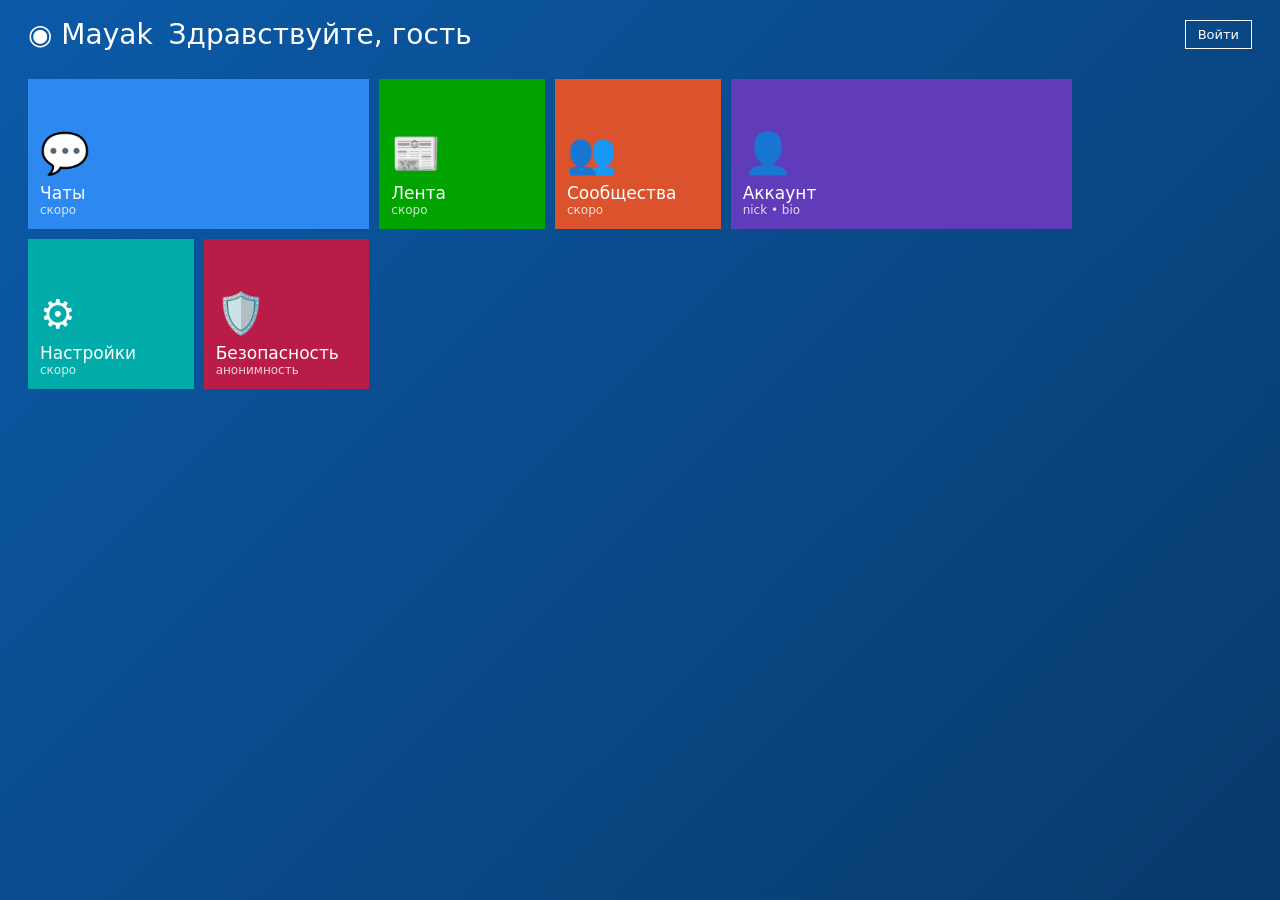
==== web/index.html @ f05cf18a "mayak dashboard mvp" ====
<!doctype html>
<html lang="ru">
<head>
  <meta charset="utf-8" />
  <meta name="viewport" content="width=device-width, initial-scale=1" />
  <title>Mayak — Главная</title>
  <link rel="stylesheet" href="./styles.css" />
  <script type="importmap">
    { "imports": { "@supabase/supabase-js": "https://esm.sh/@supabase/supabase-js@2" } }
  </script>
</head>
<body>
  <div id="bg"></div>
  <header class="topbar">
    <div class="brand">◉ Mayak</div>
    <div id="greeting" class="greeting">Здравствуйте, гость</div>
    <div class="top-actions">
      <button id="btn-auth-open" class="btn small">Войти</button>
      <button id="btn-logout" class="btn small hidden">Выйти</button>
    </div>
  </header>

  <main class="start">
    <section id="auth-panel" class="panel hidden">
      <h2>Вход / Регистрация</h2>
      <p class="muted">Только почта и пароль. Любая почта. Никаких имён и телефонов.</p>
      <input id="email" type="email" placeholder="почта" autocomplete="email" />
      <input id="password" type="password" placeholder="пароль (мин. 8 символов)" autocomplete="current-password" />
      <div class="row">
        <button id="btn-login" class="btn">Войти</button>
        <button id="btn-signup" class="btn primary">Создать аккаунт</button>
      </div>
      <div id="auth-msg" class="msg"></div>
    </section>

    <section id="dash">
      <div class="tiles">
        <button class="tile wide blue" data-go="chats">💬<span>Чаты</span><em>скоро</em></button>
        <button class="tile green" data-go="feed">📰<span>Лента</span><em>скоро</em></button>
        <button class="tile orange" data-go="communities">👥<span>Сообщества</span><em>скоро</em></button>
        <button class="tile wide violet" data-go="account">👤<span>Аккаунт</span><em>nick • bio</em></button>
        <button class="tile teal" data-go="settings">⚙️<span>Настройки</span><em>скоро</em></button>
        <button class="tile red" data-go="safety">🛡️<span>Безопасность</span><em>анонимность</em></button>
      </div>

      <section id="account-panel" class="panel hidden">
        <h2>Аккаунт</h2>
        <label>Ник (3-20: a-z 0-9 _)</label>
        <input id="nick" maxlength="20" placeholder="nick" />
        <label>О себе (до 160)</label>
        <input id="bio" maxlength="160" placeholder="..." />
        <div class="row">
          <button id="btn-save" class="btn primary">Сохранить</button>
        </div>
        <div id="acc-msg" class="msg"></div>
      </section>

      <div id="stub" class="panel hidden"></div>
    </section>
  </main>

  <script type="module" src="./app.js"></script>
</body>
</html>
---- web/styles.css ----
:root { --bg:#0b5aa8; --ink:#fff; --muted:rgba(255,255,255,.7); }
* { box-sizing:border-box; font-family:"Segoe UI", system-ui, sans-serif; }
body { margin:0; color:var(--ink); background:#08467f; }
#bg { position:fixed; inset:0; background:linear-gradient(135deg,#0b5aa8,#083a6b); z-index:-1; }
.topbar { display:flex; align-items:center; gap:16px; padding:18px 28px; }
.brand { font-size:28px; font-weight:300; }
.greeting { font-size:28px; font-weight:200; flex:1; }
.btn { border:1px solid #fff; background:transparent; color:#fff; padding:10px 18px; cursor:pointer; font-size:15px; }
.btn.primary { background:#fff; color:#0b5aa8; border-color:#fff; }
.btn.small { padding:6px 12px; font-size:13px; }
.hidden { display:none !important; }
.start { padding:10px 28px 60px; max-width:1100px; }
.tiles { display:grid; grid-template-columns:repeat(auto-fill,minmax(150px,1fr)); gap:10px; }
.tile { height:150px; border:0; color:#fff; font-size:40px; display:flex; flex-direction:column; align-items:flex-start; justify-content:flex-end; padding:12px; cursor:pointer; text-align:left; position:relative; }
.tile span { font-size:17px; margin-top:6px; }
.tile em { font-style:normal; font-size:12px; opacity:.8; }
.tile.wide { grid-column:span 2; }
.tile.blue{background:#2d89ef}.tile.green{background:#00a300}.tile.orange{background:#da532c}
.tile.violet{background:#603cba}.tile.teal{background:#00aba9}.tile.red{background:#b91d47}
.tile:active { transform:scale(.98); }
.panel { background:rgba(0,0,0,.35); padding:18px; margin-top:18px; max-width:520px; }
.panel input { display:block; width:100%; margin:8px 0; padding:10px; border:0; font-size:15px; }
.panel label { font-size:13px; color:var(--muted); }
.row { display:flex; gap:10px; margin-top:8px; }
.msg { min-height:20px; margin-top:8px; font-size:14px; }
.muted { color:var(--muted); }
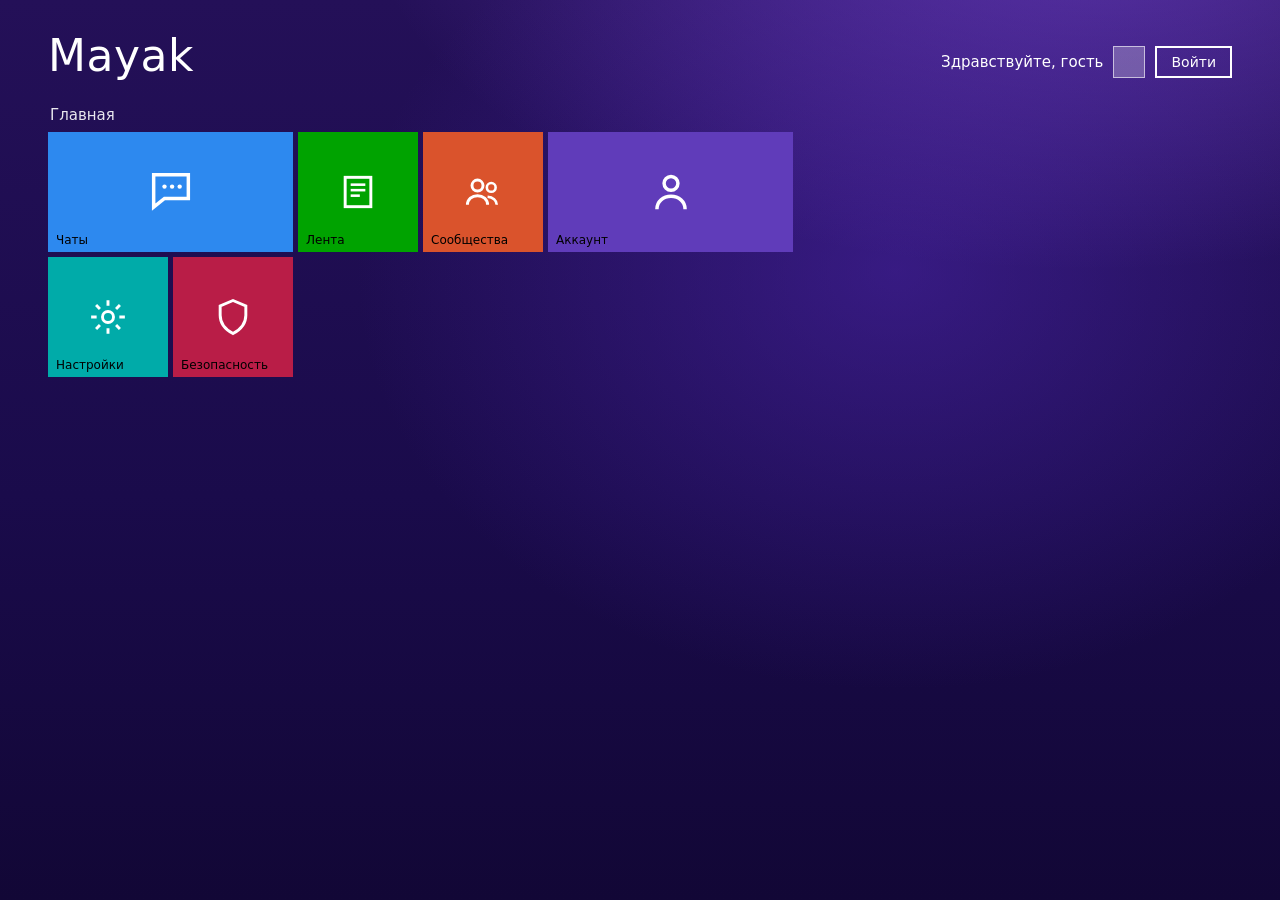
==== commit 8fbce0d2: "metro start screen authentic" ====
--- a/web/index.html
+++ b/web/index.html
@@ -3,7 +3,7 @@
 <head>
   <meta charset="utf-8" />
   <meta name="viewport" content="width=device-width, initial-scale=1" />
-  <title>Mayak — Главная</title>
+  <title>Mayak — Start</title>
   <link rel="stylesheet" href="./styles.css" />
   <script type="importmap">
     { "imports": { "@supabase/supabase-js": "https://esm.sh/@supabase/supabase-js@2" } }
@@ -11,54 +11,68 @@
 </head>
 <body>
   <div id="bg"></div>
-  <header class="topbar">
-    <div class="brand">◉ Mayak</div>
-    <div id="greeting" class="greeting">Здравствуйте, гость</div>
-    <div class="top-actions">
-      <button id="btn-auth-open" class="btn small">Войти</button>
-      <button id="btn-logout" class="btn small hidden">Выйти</button>
+  <header class="metro-top">
+    <div class="metro-title">Mayak</div>
+    <div class="metro-user">
+      <span id="greeting">Здравствуйте, гость</span>
+      <span class="userpic"></span>
+      <button id="btn-auth-open" class="mbtn">Войти</button>
+      <button id="btn-logout" class="mbtn hidden">Выйти</button>
     </div>
   </header>
 
-  <main class="start">
-    <section id="auth-panel" class="panel hidden">
-      <h2>Вход / Регистрация</h2>
-      <p class="muted">Только почта и пароль. Любая почта. Никаких имён и телефонов.</p>
+  <main class="metro-scroll">
+    <section id="auth-panel" class="metro-auth hidden">
+      <div class="auth-title">Вход / Регистрация</div>
+      <div class="auth-sub">Только почта и пароль. Любая почта.</div>
       <input id="email" type="email" placeholder="почта" autocomplete="email" />
-      <input id="password" type="password" placeholder="пароль (мин. 8 символов)" autocomplete="current-password" />
-      <div class="row">
-        <button id="btn-login" class="btn">Войти</button>
-        <button id="btn-signup" class="btn primary">Создать аккаунт</button>
+      <input id="password" type="password" placeholder="пароль" autocomplete="current-password" />
+      <div class="auth-row">
+        <button id="btn-login" class="mbtn">Войти</button>
+        <button id="btn-signup" class="mbtn solid">Создать аккаунт</button>
       </div>
       <div id="auth-msg" class="msg"></div>
     </section>
 
-    <section id="dash">
+    <div class="group">
+      <div class="group-title">Главная</div>
       <div class="tiles">
-        <button class="tile wide blue" data-go="chats">💬<span>Чаты</span><em>скоро</em></button>
-        <button class="tile green" data-go="feed">📰<span>Лента</span><em>скоро</em></button>
-        <button class="tile orange" data-go="communities">👥<span>Сообщества</span><em>скоро</em></button>
-        <button class="tile wide violet" data-go="account">👤<span>Аккаунт</span><em>nick • bio</em></button>
-        <button class="tile teal" data-go="settings">⚙️<span>Настройки</span><em>скоро</em></button>
-        <button class="tile red" data-go="safety">🛡️<span>Безопасность</span><em>анонимность</em></button>
+        <button class="tile wide c-blue" data-go="chats">
+          <span class="t-icon"><svg viewBox="0 0 24 24"><path d="M4 4h16v11H9l-5 4V4z" fill="none" stroke="white" stroke-width="1.6"/><circle cx="9" cy="9.5" r="1" fill="white"/><circle cx="12.5" cy="9.5" r="1" fill="white"/><circle cx="16" cy="9.5" r="1" fill="white"/></svg></span>
+          <span class="t-label">Чаты</span>
+        </button>
+        <button class="tile c-green" data-go="feed">
+          <span class="t-icon"><svg viewBox="0 0 24 24"><rect x="5" y="4" width="14" height="16" fill="none" stroke="white" stroke-width="1.6"/><line x1="8" y1="8" x2="16" y2="8" stroke="white" stroke-width="1.4"/><line x1="8" y1="11" x2="16" y2="11" stroke="white" stroke-width="1.4"/><line x1="8" y1="14" x2="13" y2="14" stroke="white" stroke-width="1.4"/></svg></span>
+          <span class="t-label">Лента</span>
+        </button>
+        <button class="tile c-orange" data-go="communities">
+          <span class="t-icon"><svg viewBox="0 0 24 24"><circle cx="9" cy="8.5" r="3" fill="none" stroke="white" stroke-width="1.6"/><circle cx="16.5" cy="9.5" r="2.4" fill="none" stroke="white" stroke-width="1.4"/><path d="M3.5 19c0-3 2.5-5 5.5-5s5.5 2 5.5 5" fill="none" stroke="white" stroke-width="1.6"/><path d="M14.5 14.6c2.8.2 5 2 5 4.4" fill="none" stroke="white" stroke-width="1.4"/></svg></span>
+          <span class="t-label">Сообщества</span>
+        </button>
+        <button class="tile wide c-violet" data-go="account">
+          <span class="t-icon"><svg viewBox="0 0 24 24"><circle cx="12" cy="8" r="3.2" fill="none" stroke="white" stroke-width="1.6"/><path d="M5.5 20c0-3.6 2.9-6 6.5-6s6.5 2.4 6.5 6" fill="none" stroke="white" stroke-width="1.6"/></svg></span>
+          <span class="t-label">Аккаунт</span>
+        </button>
+        <button class="tile c-teal" data-go="settings">
+          <span class="t-icon"><svg viewBox="0 0 24 24"><circle cx="12" cy="12" r="3" fill="none" stroke="white" stroke-width="1.6"/><path d="M12 2.8v3M12 18.2v3M2.8 12h3M18.2 12h3M5.5 5.5l2.1 2.1M16.4 16.4l2.1 2.1M18.5 5.5l-2.1 2.1M7.6 16.4l-2.1 2.1" stroke="white" stroke-width="1.6"/></svg></span>
+          <span class="t-label">Настройки</span>
+        </button>
+        <button class="tile c-red" data-go="safety">
+          <span class="t-icon"><svg viewBox="0 0 24 24"><path d="M12 3l7 3v5c0 5-3.2 8-7 10-3.8-2-7-5-7-10V6l7-3z" fill="none" stroke="white" stroke-width="1.6"/></svg></span>
+          <span class="t-label">Безопасность</span>
+        </button>
       </div>
 
-      <section id="account-panel" class="panel hidden">
-        <h2>Аккаунт</h2>
-        <label>Ник (3-20: a-z 0-9 _)</label>
+      <section id="account-panel" class="metro-auth hidden">
+        <div class="auth-title">Аккаунт</div>
         <input id="nick" maxlength="20" placeholder="nick" />
-        <label>О себе (до 160)</label>
-        <input id="bio" maxlength="160" placeholder="..." />
-        <div class="row">
-          <button id="btn-save" class="btn primary">Сохранить</button>
-        </div>
+        <input id="bio" maxlength="160" placeholder="о себе" />
+        <div class="auth-row"><button id="btn-save" class="mbtn solid">Сохранить</button></div>
         <div id="acc-msg" class="msg"></div>
       </section>
-
-      <div id="stub" class="panel hidden"></div>
-    </section>
+      <div id="stub" class="metro-auth hidden"></div>
+    </div>
   </main>
-
   <script type="module" src="./app.js"></script>
 </body>
 </html>
--- a/web/styles.css
+++ b/web/styles.css
@@ -1,26 +1,41 @@
-:root { --bg:#0b5aa8; --ink:#fff; --muted:rgba(255,255,255,.7); }
-* { box-sizing:border-box; font-family:"Segoe UI", system-ui, sans-serif; }
-body { margin:0; color:var(--ink); background:#08467f; }
-#bg { position:fixed; inset:0; background:linear-gradient(135deg,#0b5aa8,#083a6b); z-index:-1; }
-.topbar { display:flex; align-items:center; gap:16px; padding:18px 28px; }
-.brand { font-size:28px; font-weight:300; }
-.greeting { font-size:28px; font-weight:200; flex:1; }
-.btn { border:1px solid #fff; background:transparent; color:#fff; padding:10px 18px; cursor:pointer; font-size:15px; }
-.btn.primary { background:#fff; color:#0b5aa8; border-color:#fff; }
-.btn.small { padding:6px 12px; font-size:13px; }
+* { box-sizing:border-box; border-radius:0 !important; font-family:"Segoe UI", "Segoe UI Light", system-ui, sans-serif; }
+html,body { margin:0; height:100%; color:#fff; }
+body { background:#1a0b4b; overflow-x:hidden; }
+#bg { position:fixed; inset:0; z-index:-1;
+  background:
+    radial-gradient(1200px 600px at 85% -10%, rgba(150,90,255,.45), transparent 60%),
+    radial-gradient(900px 700px at 70% 30%, rgba(80,40,180,.5), transparent 60%),
+    linear-gradient(180deg, #241058 0%, #1a0b4b 55%, #120736 100%);
+}
+.metro-top { display:flex; align-items:flex-end; justify-content:space-between; padding:34px 48px 10px; }
+.metro-title { font-size:44px; font-weight:200; letter-spacing:.5px; line-height:1; }
+.metro-user { display:flex; align-items:center; gap:10px; font-size:15px; font-weight:300; }
+.userpic { width:32px; height:32px; background:rgba(255,255,255,.25); display:inline-block; border:1px solid rgba(255,255,255,.6); }
+.mbtn { background:transparent; color:#fff; border:2px solid #fff; padding:6px 14px; font-size:14px; cursor:pointer; }
+.mbtn.solid { background:#fff; color:#1a0b4b; }
+.mbtn:hover { background:#fff; color:#1a0b4b; }
 .hidden { display:none !important; }
-.start { padding:10px 28px 60px; max-width:1100px; }
-.tiles { display:grid; grid-template-columns:repeat(auto-fill,minmax(150px,1fr)); gap:10px; }
-.tile { height:150px; border:0; color:#fff; font-size:40px; display:flex; flex-direction:column; align-items:flex-start; justify-content:flex-end; padding:12px; cursor:pointer; text-align:left; position:relative; }
-.tile span { font-size:17px; margin-top:6px; }
-.tile em { font-style:normal; font-size:12px; opacity:.8; }
+.metro-scroll { padding:18px 48px 80px; }
+.group-title { font-size:15px; font-weight:300; opacity:.9; margin:0 0 8px 2px; }
+.tiles { display:grid; grid-template-columns:repeat(6, 120px); grid-auto-rows:120px; gap:5px; }
+.tile { border:0; padding:0; cursor:pointer; position:relative; display:block; text-align:left; }
+.tile:active { outline:2px solid #fff; }
 .tile.wide { grid-column:span 2; }
-.tile.blue{background:#2d89ef}.tile.green{background:#00a300}.tile.orange{background:#da532c}
-.tile.violet{background:#603cba}.tile.teal{background:#00aba9}.tile.red{background:#b91d47}
-.tile:active { transform:scale(.98); }
-.panel { background:rgba(0,0,0,.35); padding:18px; margin-top:18px; max-width:520px; }
-.panel input { display:block; width:100%; margin:8px 0; padding:10px; border:0; font-size:15px; }
-.panel label { font-size:13px; color:var(--muted); }
-.row { display:flex; gap:10px; margin-top:8px; }
-.msg { min-height:20px; margin-top:8px; font-size:14px; }
-.muted { color:var(--muted); }
+.c-blue{background:#2d89ef}.c-green{background:#00a300}.c-orange{background:#da532c}
+.c-violet{background:#603cba}.c-teal{background:#00aba9}.c-red{background:#b91d47}
+.t-icon { position:absolute; inset:0; display:flex; align-items:center; justify-content:center; }
+.t-icon svg { width:44px; height:44px; }
+.tile.wide .t-icon svg { width:52px; height:52px; }
+.t-label { position:absolute; left:8px; bottom:5px; font-size:12px; font-weight:400; }
+.metro-auth { margin-top:14px; max-width:390px; }
+.auth-title { font-size:22px; font-weight:300; margin-bottom:4px; }
+.auth-sub { font-size:13px; opacity:.8; margin-bottom:10px; }
+.metro-auth input { display:block; width:100%; margin:0 0 5px; padding:9px 10px; border:2px solid #fff; background:#fff; color:#000; font-size:14px; outline:none; }
+.auth-row { display:flex; gap:5px; margin-top:5px; }
+.msg { font-size:13px; min-height:18px; margin-top:6px; opacity:.9; }
+@media (max-width:900px){
+  .metro-top,.metro-scroll{padding-left:20px;padding-right:20px}
+  .tiles{grid-template-columns:repeat(4,120px)}
+  .metro-title{font-size:34px}
+}
+@media (max-width:560px){ .tiles{grid-template-columns:repeat(2,1fr); grid-auto-rows:110px} .tile.wide{grid-column:span 2} }
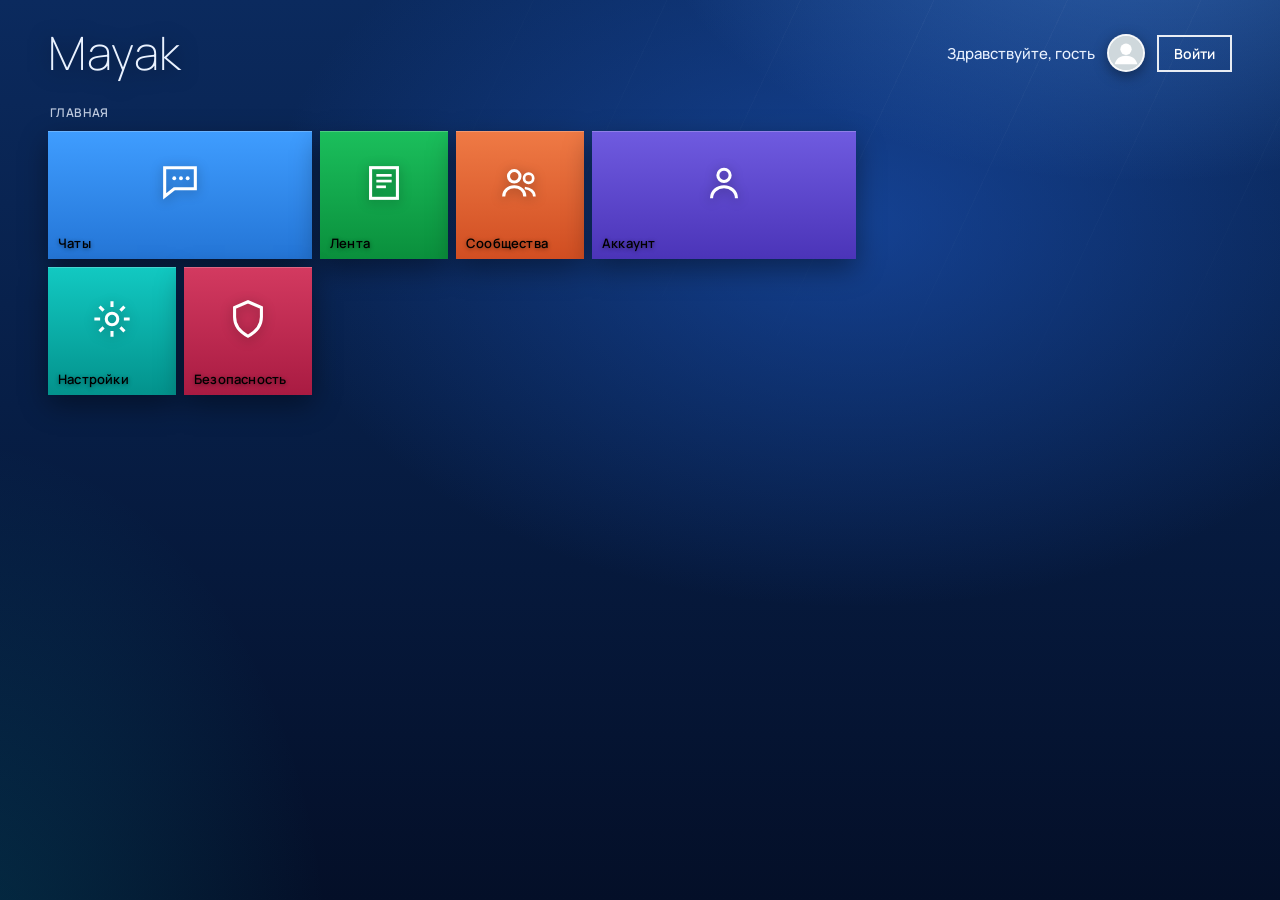
==== commit df7e4ffb: "dark blue theme, manrope, avatar, nick protect" ====
--- a/web/index.html
+++ b/web/index.html
@@ -4,6 +4,9 @@
   <meta charset="utf-8" />
   <meta name="viewport" content="width=device-width, initial-scale=1" />
   <title>Mayak — Start</title>
+  <link rel="preconnect" href="https://fonts.googleapis.com" />
+  <link rel="preconnect" href="https://fonts.gstatic.com" crossorigin />
+  <link href="https://fonts.googleapis.com/css2?family=Manrope:wght@200;300;400;500;600;700;800&display=swap" rel="stylesheet" />
   <link rel="stylesheet" href="./styles.css" />
   <script type="importmap">
     { "imports": { "@supabase/supabase-js": "https://esm.sh/@supabase/supabase-js@2" } }
@@ -15,7 +18,10 @@
     <div class="metro-title">Mayak</div>
     <div class="metro-user">
       <span id="greeting">Здравствуйте, гость</span>
-      <span class="userpic"></span>
+      <span id="avatar" class="avatar is-guest" title="гость">
+        <svg viewBox="0 0 36 36"><circle cx="18" cy="18" r="18" fill="#cfd8dc"/><circle cx="18" cy="14" r="6" fill="#fff"/><path d="M6 30c1.5-6 6-9 12-9s10.5 3 12 9" fill="#fff"/></svg>
+        <b id="avatar-letter">?</b>
+      </span>
       <button id="btn-auth-open" class="mbtn">Войти</button>
       <button id="btn-logout" class="mbtn hidden">Выйти</button>
     </div>
@@ -65,7 +71,9 @@
 
       <section id="account-panel" class="metro-auth hidden">
         <div class="auth-title">Аккаунт</div>
+        <div class="auth-sub">Ник уникален — занятый взять нельзя.</div>
         <input id="nick" maxlength="20" placeholder="nick" />
+        <div id="nick-status" class="msg"></div>
         <input id="bio" maxlength="160" placeholder="о себе" />
         <div class="auth-row"><button id="btn-save" class="mbtn solid">Сохранить</button></div>
         <div id="acc-msg" class="msg"></div>
--- a/web/styles.css
+++ b/web/styles.css
@@ -1,41 +1,72 @@
-* { box-sizing:border-box; border-radius:0 !important; font-family:"Segoe UI", "Segoe UI Light", system-ui, sans-serif; }
-html,body { margin:0; height:100%; color:#fff; }
-body { background:#1a0b4b; overflow-x:hidden; }
-#bg { position:fixed; inset:0; z-index:-1;
+* { box-sizing:border-box; border-radius:0 !important; font-family:"Manrope","Segoe UI",system-ui,sans-serif; }
+html,body { margin:0; min-height:100%; color:#eaf2ff; }
+body { background:#061a3a; overflow-x:hidden; }
+#bg { position:fixed; inset:0; z-index:-1; overflow:hidden;
+  background: linear-gradient(180deg, #0b2a5e 0%, #071e46 45%, #040f28 100%);
+}
+#bg::before { content:""; position:absolute; inset:-20%;
   background:
-    radial-gradient(1200px 600px at 85% -10%, rgba(150,90,255,.45), transparent 60%),
-    radial-gradient(900px 700px at 70% 30%, rgba(80,40,180,.5), transparent 60%),
-    linear-gradient(180deg, #241058 0%, #1a0b4b 55%, #120736 100%);
+    radial-gradient(760px 440px at 78% 6%, rgba(90,160,255,.45), transparent 65%),
+    radial-gradient(950px 620px at 62% 32%, rgba(30,90,200,.55), transparent 62%),
+    radial-gradient(620px 900px at 12% 92%, rgba(0,200,220,.16), transparent 60%);
+  animation: drift 18s ease-in-out infinite alternate;
 }
-.metro-top { display:flex; align-items:flex-end; justify-content:space-between; padding:34px 48px 10px; }
-.metro-title { font-size:44px; font-weight:200; letter-spacing:.5px; line-height:1; }
-.metro-user { display:flex; align-items:center; gap:10px; font-size:15px; font-weight:300; }
-.userpic { width:32px; height:32px; background:rgba(255,255,255,.25); display:inline-block; border:1px solid rgba(255,255,255,.6); }
-.mbtn { background:transparent; color:#fff; border:2px solid #fff; padding:6px 14px; font-size:14px; cursor:pointer; }
-.mbtn.solid { background:#fff; color:#1a0b4b; }
-.mbtn:hover { background:#fff; color:#1a0b4b; }
+#bg::after { content:""; position:absolute; inset:0;
+  background: repeating-linear-gradient(115deg, transparent 0 120px, rgba(255,255,255,.03) 120px 121px);
+  mask-image: radial-gradient(1000px 620px at 78% 0%, black, transparent 72%);
+}
+@keyframes drift { from { transform:translate3d(-2%,1%,0) scale(1);} to { transform:translate3d(2%,-1%,0) scale(1.06);} }
+.metro-top { display:flex; align-items:center; justify-content:space-between; padding:30px 48px 10px; }
+.metro-title { font-size:46px; font-weight:200; letter-spacing:.5px; line-height:1; text-shadow:0 2px 20px rgba(0,0,0,.5); }
+.metro-user { display:flex; align-items:center; gap:12px; font-size:15px; font-weight:500; }
+.avatar { width:38px; height:38px; border-radius:50% !important; overflow:hidden; position:relative; display:inline-flex; align-items:center; justify-content:center;
+  background:#cfd8dc; border:2px solid rgba(255,255,255,.85); box-shadow:0 4px 14px rgba(0,0,0,.4); flex:none; }
+.avatar svg { position:absolute; inset:0; width:100%; height:100%; }
+.avatar b { display:none; font-size:17px; font-weight:800; color:#fff; position:relative; }
+.avatar.is-user svg { display:none; }
+.avatar.is-user b { display:block; }
+.mbtn { background:transparent; color:#fff; border:2px solid rgba(255,255,255,.9); padding:7px 15px; font-size:14px; font-weight:600; cursor:pointer; transition:.18s; }
+.mbtn.solid { background:#fff; color:#0a2a5e; }
+.mbtn:hover { background:#fff; color:#0a2a5e; box-shadow:0 4px 16px rgba(0,0,0,.35); }
 .hidden { display:none !important; }
-.metro-scroll { padding:18px 48px 80px; }
-.group-title { font-size:15px; font-weight:300; opacity:.9; margin:0 0 8px 2px; }
-.tiles { display:grid; grid-template-columns:repeat(6, 120px); grid-auto-rows:120px; gap:5px; }
-.tile { border:0; padding:0; cursor:pointer; position:relative; display:block; text-align:left; }
-.tile:active { outline:2px solid #fff; }
+.metro-scroll { padding:18px 48px 80px; max-width:1200px; }
+.group-title { font-size:15px; font-weight:600; letter-spacing:.4px; opacity:.8; margin:0 0 10px 2px; text-transform:uppercase; font-size:12px; }
+.tiles { display:grid; grid-template-columns:repeat(6, 128px); grid-auto-rows:128px; gap:8px; }
+.tile { border:0; padding:0; cursor:pointer; position:relative; display:block; text-align:left;
+  box-shadow:0 10px 26px rgba(0,0,0,.4), inset 0 1px 0 rgba(255,255,255,.22);
+  transition:transform .18s ease, box-shadow .18s ease, filter .18s ease;
+  animation:rise .5s ease both; }
+.tiles .tile:nth-child(2){animation-delay:.05s}.tiles .tile:nth-child(3){animation-delay:.1s}
+.tiles .tile:nth-child(4){animation-delay:.15s}.tiles .tile:nth-child(5){animation-delay:.2s}
+.tiles .tile:nth-child(6){animation-delay:.25s}
+@keyframes rise { from { opacity:0; transform:translateY(14px);} to { opacity:1; transform:none;} }
+.tile:hover { transform:translateY(-3px); box-shadow:0 16px 34px rgba(0,0,0,.5), inset 0 1px 0 rgba(255,255,255,.28); filter:brightness(1.06); }
+.tile:active { transform:translateY(0) scale(.98); }
+.tile:focus-visible { outline:2px solid #fff; outline-offset:2px; }
 .tile.wide { grid-column:span 2; }
-.c-blue{background:#2d89ef}.c-green{background:#00a300}.c-orange{background:#da532c}
-.c-violet{background:#603cba}.c-teal{background:#00aba9}.c-red{background:#b91d47}
-.t-icon { position:absolute; inset:0; display:flex; align-items:center; justify-content:center; }
-.t-icon svg { width:44px; height:44px; }
-.tile.wide .t-icon svg { width:52px; height:52px; }
-.t-label { position:absolute; left:8px; bottom:5px; font-size:12px; font-weight:400; }
-.metro-auth { margin-top:14px; max-width:390px; }
-.auth-title { font-size:22px; font-weight:300; margin-bottom:4px; }
-.auth-sub { font-size:13px; opacity:.8; margin-bottom:10px; }
-.metro-auth input { display:block; width:100%; margin:0 0 5px; padding:9px 10px; border:2px solid #fff; background:#fff; color:#000; font-size:14px; outline:none; }
-.auth-row { display:flex; gap:5px; margin-top:5px; }
+.c-blue{background:linear-gradient(180deg,#3f9dff,#2475d6)}.c-green{background:linear-gradient(180deg,#1bbf5c,#0a8f3c)}
+.c-orange{background:linear-gradient(180deg,#ef7a45,#d14e22)}.c-violet{background:linear-gradient(180deg,#6f5be0,#4b34b8)}
+.c-teal{background:linear-gradient(180deg,#12c9c2,#03928c)}.c-red{background:linear-gradient(180deg,#d33a60,#a91b42)}
+.t-icon { position:absolute; inset:0 0 24px; display:flex; align-items:center; justify-content:center; }
+.t-icon svg { width:46px; height:46px; filter:drop-shadow(0 2px 6px rgba(0,0,0,.35)); transition:transform .25s ease; animation:float 5s ease-in-out infinite; }
+.tile:nth-child(2n) .t-icon svg { animation-delay:-1.6s; } .tile:nth-child(3n) .t-icon svg { animation-delay:-3.1s; }
+.tile:hover .t-icon svg { transform:scale(1.12) rotate(-3deg); animation-play-state:paused; }
+.tile[data-go="settings"]:hover .t-icon svg { transform:rotate(40deg) scale(1.1); }
+@keyframes float { 0%,100%{ transform:translateY(0);} 50%{ transform:translateY(-4px);} }
+.t-label { position:absolute; left:10px; bottom:7px; font-size:13px; font-weight:600; letter-spacing:.2px; text-shadow:0 1px 4px rgba(0,0,0,.45); }
+.metro-auth { margin-top:16px; max-width:410px; background:rgba(6,20,48,.62); border:1px solid rgba(150,190,255,.28);
+  padding:16px; backdrop-filter:blur(10px); box-shadow:0 14px 36px rgba(0,0,0,.45); animation:drop .25s ease both; }
+@keyframes drop { from { opacity:0; transform:translateY(-8px);} to { opacity:1; transform:none;} }
+.auth-title { font-size:24px; font-weight:300; margin-bottom:4px; }
+.auth-sub { font-size:13px; opacity:.75; margin-bottom:10px; }
+.metro-auth input { display:block; width:100%; margin:0 0 6px; padding:11px 12px; border:2px solid #dbe7ff; background:#fff; color:#0a1f45; font-size:14px; outline:none; }
+.metro-auth input:focus { border-color:#3f9dff; box-shadow:0 0 0 2px rgba(63,157,255,.45); }
+.auth-row { display:flex; gap:6px; margin-top:6px; }
 .msg { font-size:13px; min-height:18px; margin-top:6px; opacity:.9; }
 @media (max-width:900px){
   .metro-top,.metro-scroll{padding-left:20px;padding-right:20px}
   .tiles{grid-template-columns:repeat(4,120px)}
-  .metro-title{font-size:34px}
+  .metro-title{font-size:36px}
 }
-@media (max-width:560px){ .tiles{grid-template-columns:repeat(2,1fr); grid-auto-rows:110px} .tile.wide{grid-column:span 2} }
+@media (max-width:560px){ .tiles{grid-template-columns:repeat(2,1fr); grid-auto-rows:112px} .tile.wide{grid-column:span 2} }
+@media (prefers-reduced-motion:reduce){ *{animation:none !important; transition:none !important} }
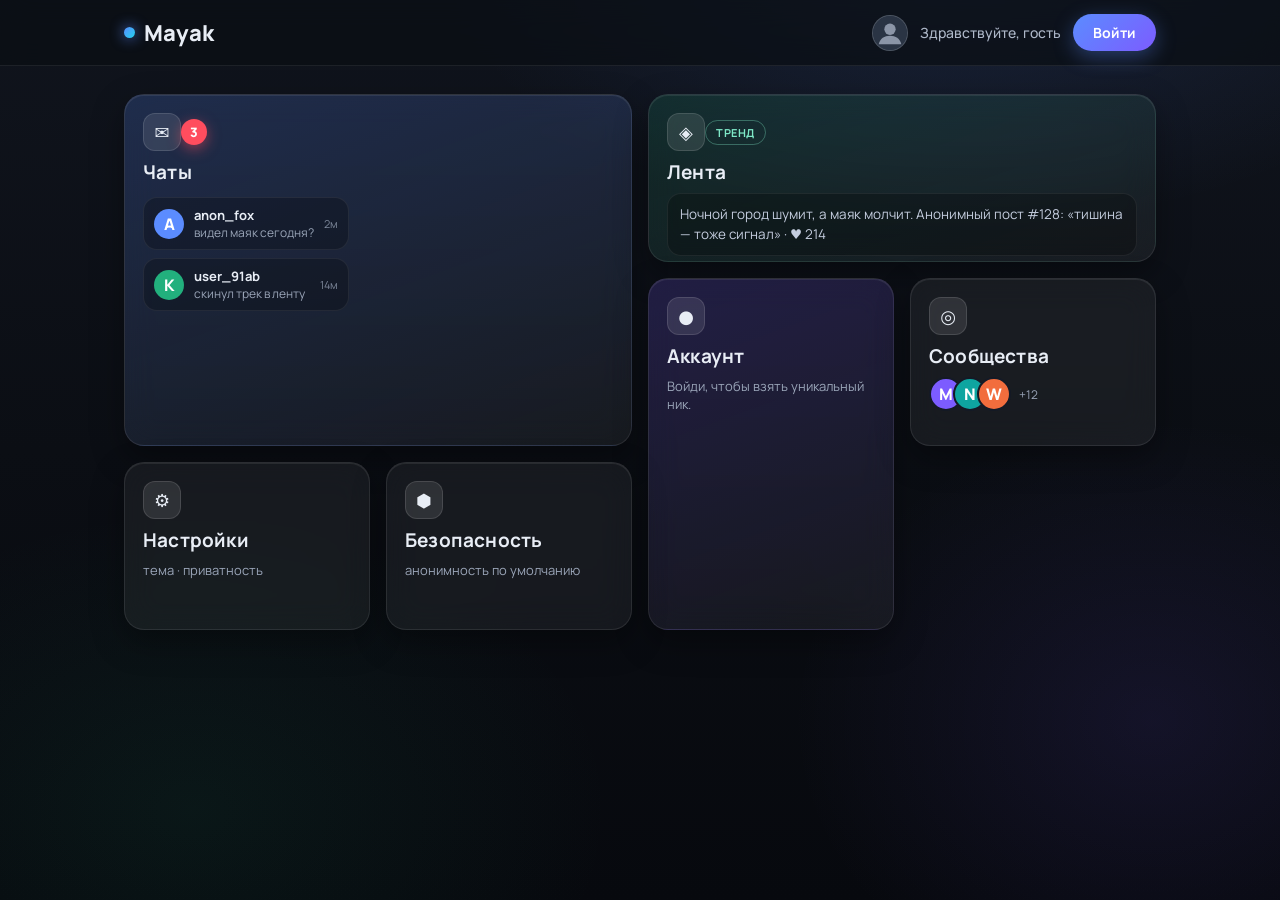
==== commit 7a799f97: "bento grid dashboard" ====
--- a/web/index.html
+++ b/web/index.html
@@ -3,83 +3,100 @@
 <head>
   <meta charset="utf-8" />
   <meta name="viewport" content="width=device-width, initial-scale=1" />
-  <title>Mayak — Start</title>
+  <title>Mayak — Dashboard</title>
   <link rel="preconnect" href="https://fonts.googleapis.com" />
   <link rel="preconnect" href="https://fonts.gstatic.com" crossorigin />
-  <link href="https://fonts.googleapis.com/css2?family=Manrope:wght@200;300;400;500;600;700;800&display=swap" rel="stylesheet" />
+  <link href="https://fonts.googleapis.com/css2?family=Manrope:wght@300;400;500;600;700;800&display=swap" rel="stylesheet" />
   <link rel="stylesheet" href="./styles.css" />
   <script type="importmap">
     { "imports": { "@supabase/supabase-js": "https://esm.sh/@supabase/supabase-js@2" } }
   </script>
 </head>
 <body>
-  <div id="bg"></div>
-  <header class="metro-top">
-    <div class="metro-title">Mayak</div>
-    <div class="metro-user">
-      <span id="greeting">Здравствуйте, гость</span>
-      <span id="avatar" class="avatar is-guest" title="гость">
-        <svg viewBox="0 0 36 36"><circle cx="18" cy="18" r="18" fill="#cfd8dc"/><circle cx="18" cy="14" r="6" fill="#fff"/><path d="M6 30c1.5-6 6-9 12-9s10.5 3 12 9" fill="#fff"/></svg>
-        <b id="avatar-letter">?</b>
-      </span>
-      <button id="btn-auth-open" class="mbtn">Войти</button>
-      <button id="btn-logout" class="mbtn hidden">Выйти</button>
+  <div id="bg" aria-hidden="true"></div>
+
+  <header class="header">
+    <div class="header-inner">
+      <div class="logo"><span class="logo-dot"></span>Mayak</div>
+      <div class="userbox">
+        <span id="avatar" class="avatar is-guest" title="гость">
+          <svg viewBox="0 0 36 36"><circle cx="18" cy="18" r="18" fill="#2a3444"/><circle cx="18" cy="14" r="6" fill="#8b95a7"/><path d="M6 30c1.5-6 6-9 12-9s10.5 3 12 9" fill="#8b95a7"/></svg>
+          <b id="avatar-letter">?</b>
+        </span>
+        <span id="greeting" class="greeting">Здравствуйте, гость</span>
+        <button id="btn-auth-open" class="btn-login">Войти</button>
+        <button id="btn-logout" class="btn-ghost hidden">Выйти</button>
+      </div>
     </div>
   </header>
 
-  <main class="metro-scroll">
-    <section id="auth-panel" class="metro-auth hidden">
-      <div class="auth-title">Вход / Регистрация</div>
-      <div class="auth-sub">Только почта и пароль. Любая почта.</div>
-      <input id="email" type="email" placeholder="почта" autocomplete="email" />
-      <input id="password" type="password" placeholder="пароль" autocomplete="current-password" />
-      <div class="auth-row">
-        <button id="btn-login" class="mbtn">Войти</button>
-        <button id="btn-signup" class="mbtn solid">Создать аккаунт</button>
+  <main class="wrap">
+    <section id="auth-modal" class="modal hidden">
+      <div class="modal-card">
+        <div class="modal-title">Вход / Регистрация</div>
+        <div class="modal-sub">Только почта и пароль. Любая почта, без имён.</div>
+        <input id="email" type="email" placeholder="почта" autocomplete="email" />
+        <input id="password" type="password" placeholder="пароль (мин. 8)" autocomplete="current-password" />
+        <div class="modal-row">
+          <button id="btn-login" class="btn-primary">Войти</button>
+          <button id="btn-signup" class="btn-ghost">Создать аккаунт</button>
+        </div>
+        <div id="auth-msg" class="msg"></div>
+        <button id="btn-auth-close" class="modal-x" aria-label="закрыть">✕</button>
       </div>
-      <div id="auth-msg" class="msg"></div>
     </section>
 
-    <div class="group">
-      <div class="group-title">Главная</div>
-      <div class="tiles">
-        <button class="tile wide c-blue" data-go="chats">
-          <span class="t-icon"><svg viewBox="0 0 24 24"><path d="M4 4h16v11H9l-5 4V4z" fill="none" stroke="white" stroke-width="1.6"/><circle cx="9" cy="9.5" r="1" fill="white"/><circle cx="12.5" cy="9.5" r="1" fill="white"/><circle cx="16" cy="9.5" r="1" fill="white"/></svg></span>
-          <span class="t-label">Чаты</span>
-        </button>
-        <button class="tile c-green" data-go="feed">
-          <span class="t-icon"><svg viewBox="0 0 24 24"><rect x="5" y="4" width="14" height="16" fill="none" stroke="white" stroke-width="1.6"/><line x1="8" y1="8" x2="16" y2="8" stroke="white" stroke-width="1.4"/><line x1="8" y1="11" x2="16" y2="11" stroke="white" stroke-width="1.4"/><line x1="8" y1="14" x2="13" y2="14" stroke="white" stroke-width="1.4"/></svg></span>
-          <span class="t-label">Лента</span>
-        </button>
-        <button class="tile c-orange" data-go="communities">
-          <span class="t-icon"><svg viewBox="0 0 24 24"><circle cx="9" cy="8.5" r="3" fill="none" stroke="white" stroke-width="1.6"/><circle cx="16.5" cy="9.5" r="2.4" fill="none" stroke="white" stroke-width="1.4"/><path d="M3.5 19c0-3 2.5-5 5.5-5s5.5 2 5.5 5" fill="none" stroke="white" stroke-width="1.6"/><path d="M14.5 14.6c2.8.2 5 2 5 4.4" fill="none" stroke="white" stroke-width="1.4"/></svg></span>
-          <span class="t-label">Сообщества</span>
-        </button>
-        <button class="tile wide c-violet" data-go="account">
-          <span class="t-icon"><svg viewBox="0 0 24 24"><circle cx="12" cy="8" r="3.2" fill="none" stroke="white" stroke-width="1.6"/><path d="M5.5 20c0-3.6 2.9-6 6.5-6s6.5 2.4 6.5 6" fill="none" stroke="white" stroke-width="1.6"/></svg></span>
-          <span class="t-label">Аккаунт</span>
-        </button>
-        <button class="tile c-teal" data-go="settings">
-          <span class="t-icon"><svg viewBox="0 0 24 24"><circle cx="12" cy="12" r="3" fill="none" stroke="white" stroke-width="1.6"/><path d="M12 2.8v3M12 18.2v3M2.8 12h3M18.2 12h3M5.5 5.5l2.1 2.1M16.4 16.4l2.1 2.1M18.5 5.5l-2.1 2.1M7.6 16.4l-2.1 2.1" stroke="white" stroke-width="1.6"/></svg></span>
-          <span class="t-label">Настройки</span>
-        </button>
-        <button class="tile c-red" data-go="safety">
-          <span class="t-icon"><svg viewBox="0 0 24 24"><path d="M12 3l7 3v5c0 5-3.2 8-7 10-3.8-2-7-5-7-10V6l7-3z" fill="none" stroke="white" stroke-width="1.6"/></svg></span>
-          <span class="t-label">Безопасность</span>
-        </button>
-      </div>
+    <div class="bento">
+      <button class="card xl" data-go="chats">
+        <span class="card-top"><span class="card-ico">✉</span><span class="badge">3</span></span>
+        <span class="card-title">Чаты</span>
+        <span class="chat-list">
+          <span class="chat"><i style="background:#5b8cff">A</i><span><b>anon_fox</b><s>видел маяк сегодня?</s></span><em>2м</em></span>
+          <span class="chat"><i style="background:#22b07d">K</i><span><b>user_91ab</b><s>скинул трек в ленту</s></span><em>14м</em></span>
+        </span>
+      </button>
 
-      <section id="account-panel" class="metro-auth hidden">
-        <div class="auth-title">Аккаунт</div>
-        <div class="auth-sub">Ник уникален — занятый взять нельзя.</div>
-        <input id="nick" maxlength="20" placeholder="nick" />
-        <div id="nick-status" class="msg"></div>
-        <input id="bio" maxlength="160" placeholder="о себе" />
-        <div class="auth-row"><button id="btn-save" class="mbtn solid">Сохранить</button></div>
-        <div id="acc-msg" class="msg"></div>
-      </section>
-      <div id="stub" class="metro-auth hidden"></div>
+      <button class="card wide" data-go="feed">
+        <span class="card-top"><span class="card-ico">◈</span><span class="pill">тренд</span></span>
+        <span class="card-title">Лента</span>
+        <span id="feed-preview" class="feed-preview">Ночной город шумит, а маяк молчит. Анонимный пост #128: «тишина — тоже сигнал» · ♥ 214</span>
+      </button>
+
+      <button class="card tall" data-go="account">
+        <span class="card-top"><span class="card-ico">●</span></span>
+        <span class="card-title">Аккаунт</span>
+        <span id="account-preview" class="account-preview">Войди, чтобы взять уникальный ник.</span>
+      </button>
+
+      <button class="card" data-go="communities">
+        <span class="card-top"><span class="card-ico">◎</span></span>
+        <span class="card-title">Сообщества</span>
+        <span class="avatars"><i style="background:#7c5cff">M</i><i style="background:#0ea5a0">N</i><i style="background:#f26d3d">W</i><em>+12</em></span>
+      </button>
+
+      <button class="card" data-go="settings">
+        <span class="card-top"><span class="card-ico">⚙</span></span>
+        <span class="card-title">Настройки</span>
+        <span class="card-sub">тема · приватность</span>
+      </button>
+
+      <button class="card" data-go="safety">
+        <span class="card-top"><span class="card-ico">⬢</span></span>
+        <span class="card-title">Безопасность</span>
+        <span class="card-sub">анонимность по умолчанию</span>
+      </button>
     </div>
+
+    <section id="account-panel" class="sheet hidden">
+      <div class="sheet-title">Аккаунт</div>
+      <div class="sheet-sub">Ник уникален — занятый взять нельзя.</div>
+      <input id="nick" maxlength="20" placeholder="nick" />
+      <div id="nick-status" class="msg"></div>
+      <input id="bio" maxlength="160" placeholder="о себе" />
+      <div class="sheet-row"><button id="btn-save" class="btn-primary">Сохранить</button></div>
+      <div id="acc-msg" class="msg"></div>
+    </section>
+    <div id="stub" class="sheet hidden"></div>
   </main>
   <script type="module" src="./app.js"></script>
 </body>
--- a/web/styles.css
+++ b/web/styles.css
@@ -1,72 +1,91 @@
-* { box-sizing:border-box; border-radius:0 !important; font-family:"Manrope","Segoe UI",system-ui,sans-serif; }
-html,body { margin:0; min-height:100%; color:#eaf2ff; }
-body { background:#061a3a; overflow-x:hidden; }
-#bg { position:fixed; inset:0; z-index:-1; overflow:hidden;
-  background: linear-gradient(180deg, #0b2a5e 0%, #071e46 45%, #040f28 100%);
+* { box-sizing:border-box; font-family:"Manrope","Segoe UI",system-ui,sans-serif; }
+html,body { margin:0; min-height:100%; }
+body { background:#0b0e14; color:#e8edf5; -webkit-font-smoothing:antialiased; }
+#bg { position:fixed; inset:0; z-index:-1;
+  background:
+    radial-gradient(800px 420px at 75% -5%, rgba(91,140,255,.14), transparent 65%),
+    radial-gradient(700px 500px at 15% 90%, rgba(34,176,125,.08), transparent 60%),
+    radial-gradient(600px 500px at 90% 80%, rgba(124,92,255,.1), transparent 60%),
+    linear-gradient(180deg, #10141d 0%, #0b0e14 50%, #07090e 100%);
 }
-#bg::before { content:""; position:absolute; inset:-20%;
-  background:
-    radial-gradient(760px 440px at 78% 6%, rgba(90,160,255,.45), transparent 65%),
-    radial-gradient(950px 620px at 62% 32%, rgba(30,90,200,.55), transparent 62%),
-    radial-gradient(620px 900px at 12% 92%, rgba(0,200,220,.16), transparent 60%);
-  animation: drift 18s ease-in-out infinite alternate;
-}
-#bg::after { content:""; position:absolute; inset:0;
-  background: repeating-linear-gradient(115deg, transparent 0 120px, rgba(255,255,255,.03) 120px 121px);
-  mask-image: radial-gradient(1000px 620px at 78% 0%, black, transparent 72%);
-}
-@keyframes drift { from { transform:translate3d(-2%,1%,0) scale(1);} to { transform:translate3d(2%,-1%,0) scale(1.06);} }
-.metro-top { display:flex; align-items:center; justify-content:space-between; padding:30px 48px 10px; }
-.metro-title { font-size:46px; font-weight:200; letter-spacing:.5px; line-height:1; text-shadow:0 2px 20px rgba(0,0,0,.5); }
-.metro-user { display:flex; align-items:center; gap:12px; font-size:15px; font-weight:500; }
-.avatar { width:38px; height:38px; border-radius:50% !important; overflow:hidden; position:relative; display:inline-flex; align-items:center; justify-content:center;
-  background:#cfd8dc; border:2px solid rgba(255,255,255,.85); box-shadow:0 4px 14px rgba(0,0,0,.4); flex:none; }
+.header { position:sticky; top:0; z-index:20; backdrop-filter:blur(14px);
+  background:rgba(11,14,20,.72); border-bottom:1px solid rgba(255,255,255,.08); }
+.header-inner { max-width:1080px; margin:0 auto; padding:14px 24px;
+  display:flex; align-items:center; justify-content:space-between; gap:16px; }
+.logo { font-size:22px; font-weight:800; letter-spacing:.3px; display:flex; align-items:center; gap:9px; }
+.logo-dot { width:11px; height:11px; border-radius:50%; background:linear-gradient(135deg,#5b8cff,#22d3ee);
+  box-shadow:0 0 14px rgba(91,140,255,.9); }
+.userbox { display:flex; align-items:center; gap:12px; }
+.greeting { font-size:14px; font-weight:500; color:#aeb8c9; max-width:260px; overflow:hidden; text-overflow:ellipsis; white-space:nowrap; }
+.avatar { width:36px; height:36px; border-radius:50%; overflow:hidden; position:relative; display:inline-flex; align-items:center; justify-content:center;
+  background:#2a3444; border:1px solid rgba(255,255,255,.16); flex:none; }
 .avatar svg { position:absolute; inset:0; width:100%; height:100%; }
-.avatar b { display:none; font-size:17px; font-weight:800; color:#fff; position:relative; }
-.avatar.is-user svg { display:none; }
-.avatar.is-user b { display:block; }
-.mbtn { background:transparent; color:#fff; border:2px solid rgba(255,255,255,.9); padding:7px 15px; font-size:14px; font-weight:600; cursor:pointer; transition:.18s; }
-.mbtn.solid { background:#fff; color:#0a2a5e; }
-.mbtn:hover { background:#fff; color:#0a2a5e; box-shadow:0 4px 16px rgba(0,0,0,.35); }
+.avatar b { display:none; font-size:16px; font-weight:800; color:#fff; position:relative; }
+.avatar.is-user svg { display:none; } .avatar.is-user b { display:block; }
+.btn-login { background:linear-gradient(135deg,#5b8cff,#7c5cff); border:0; color:#fff; font-weight:700; font-size:14px;
+  padding:9px 20px; border-radius:999px; cursor:pointer; box-shadow:0 6px 20px rgba(91,140,255,.35); transition:.18s; }
+.btn-login:hover { transform:translateY(-1px); box-shadow:0 10px 26px rgba(91,140,255,.45); }
+.btn-ghost { background:transparent; border:1px solid rgba(255,255,255,.2); color:#dbe3f0; padding:8px 16px; border-radius:999px; cursor:pointer; font-weight:600; }
+.btn-ghost:hover { border-color:rgba(255,255,255,.45); }
+.btn-primary { background:#fff; color:#0b0e14; border:0; font-weight:700; padding:10px 18px; border-radius:12px; cursor:pointer; }
+.btn-primary:hover { filter:brightness(.94); }
+.wrap { max-width:1080px; margin:0 auto; padding:28px 24px 90px; }
+.bento { display:grid; grid-template-columns:repeat(4,1fr); grid-auto-rows:168px; gap:16px; }
+.card { position:relative; text-align:left; cursor:pointer; color:inherit; border:1px solid rgba(255,255,255,.09);
+  border-radius:20px; padding:18px; background:rgba(255,255,255,.055); backdrop-filter:blur(16px);
+  box-shadow:0 12px 32px rgba(0,0,0,.35), inset 0 1px 0 rgba(255,255,255,.08);
+  display:flex; flex-direction:column; gap:8px; overflow:hidden; transition:transform .18s, box-shadow .18s, border-color .18s;
+  animation:rise .5s ease both; font-size:inherit; }
+.bento .card:nth-child(2){animation-delay:.05s}.bento .card:nth-child(3){animation-delay:.1s}
+.bento .card:nth-child(4){animation-delay:.15s}.bento .card:nth-child(5){animation-delay:.2s}
+.bento .card:nth-child(6){animation-delay:.25s}
+@keyframes rise { from{opacity:0; transform:translateY(14px)} to{opacity:1; transform:none} }
+.card:hover { transform:translateY(-3px); border-color:rgba(255,255,255,.18); box-shadow:0 18px 44px rgba(0,0,0,.5); }
+.card.xl { grid-column:span 2; grid-row:span 2; background:linear-gradient(160deg, rgba(91,140,255,.22), rgba(255,255,255,.05)); }
+.card.wide { grid-column:span 2; background:linear-gradient(160deg, rgba(34,176,125,.16), rgba(255,255,255,.05)); }
+.card.tall { grid-row:span 2; background:linear-gradient(160deg, rgba(124,92,255,.2), rgba(255,255,255,.05)); }
+.card-top { display:flex; align-items:center; justify-content:space-between; }
+.card-ico { width:38px; height:38px; border-radius:12px; display:inline-flex; align-items:center; justify-content:center;
+  background:rgba(255,255,255,.1); border:1px solid rgba(255,255,255,.12); font-size:18px; }
+.badge { min-width:26px; height:26px; padding:0 8px; border-radius:999px; background:#ff4d5e; color:#fff;
+  font-size:13px; font-weight:800; display:inline-flex; align-items:center; justify-content:center;
+  box-shadow:0 4px 14px rgba(255,77,94,.5); animation:pulse 2s infinite; }
+@keyframes pulse { 0%,100%{transform:scale(1)} 50%{transform:scale(1.08)} }
+.pill { font-size:11px; font-weight:700; letter-spacing:.6px; text-transform:uppercase; color:#7ee8c7;
+  border:1px solid rgba(126,232,199,.35); padding:4px 10px; border-radius:999px; }
+.card-title { font-size:19px; font-weight:700; letter-spacing:.2px; }
+.card-sub { font-size:13px; color:#9aa5b8; }
+.chat-list { display:flex; flex-direction:column; gap:8px; margin-top:4px; }
+.chat { display:flex; align-items:center; gap:10px; background:rgba(0,0,0,.25); border:1px solid rgba(255,255,255,.07);
+  border-radius:14px; padding:8px 10px; }
+.chat i { width:30px; height:30px; border-radius:50%; display:inline-flex; align-items:center; justify-content:center;
+  font-style:normal; font-weight:800; color:#fff; flex:none; }
+.chat span { flex:1; min-width:0; } .chat b { display:block; font-size:13px; } .chat s { display:block; font-size:12px; color:#9aa5b8; text-decoration:none; overflow:hidden; text-overflow:ellipsis; white-space:nowrap; }
+.chat em { font-style:normal; font-size:11px; color:#7c8699; }
+.feed-preview { font-size:13.5px; line-height:1.5; color:#c4cdde; background:rgba(0,0,0,.25);
+  border:1px solid rgba(255,255,255,.07); border-radius:14px; padding:10px 12px; }
+.account-preview { font-size:13px; color:#9aa5b8; }
+.avatars { display:flex; align-items:center; }
+.avatars i { width:34px; height:34px; border-radius:50%; border:2px solid #141a26; display:inline-flex; align-items:center; justify-content:center;
+  font-style:normal; font-weight:800; color:#fff; margin-left:-10px; }
+.avatars i:first-child { margin-left:0; }
+.avatars em { font-style:normal; font-size:12px; color:#9aa5b8; margin-left:8px; }
+.modal { position:fixed; inset:0; z-index:50; display:flex; align-items:center; justify-content:center; padding:20px;
+  background:rgba(4,6,10,.6); backdrop-filter:blur(6px); }
+.modal-card { position:relative; width:min(420px,100%); background:#141a26; border:1px solid rgba(255,255,255,.12);
+  border-radius:20px; padding:22px; box-shadow:0 24px 70px rgba(0,0,0,.6); animation:drop .22s ease both; }
+@keyframes drop { from{opacity:0; transform:translateY(-10px) scale(.98)} to{opacity:1; transform:none} }
+.modal-title { font-size:20px; font-weight:800; } .modal-sub { font-size:13px; color:#9aa5b8; margin:4px 0 12px; }
+.modal-card input { width:100%; margin-bottom:8px; padding:11px 12px; border-radius:12px; border:1px solid rgba(255,255,255,.14);
+  background:#0d1220; color:#fff; outline:none; }
+.modal-card input:focus { border-color:#5b8cff; box-shadow:0 0 0 3px rgba(91,140,255,.25); }
+.modal-row { display:flex; gap:8px; margin-top:4px; } .modal-x { position:absolute; top:10px; right:10px; background:none; border:0; color:#8b95a7; cursor:pointer; font-size:14px; }
+.sheet { margin-top:16px; background:rgba(255,255,255,.05); border:1px solid rgba(255,255,255,.1); border-radius:20px; padding:18px; backdrop-filter:blur(14px); }
+.sheet-title { font-size:18px; font-weight:800; } .sheet-sub { font-size:13px; color:#9aa5b8; margin:4px 0 10px; }
+.sheet input { width:100%; margin-bottom:8px; padding:11px 12px; border-radius:12px; border:1px solid rgba(255,255,255,.14); background:#0d1220; color:#fff; outline:none; }
+.sheet-row { display:flex; gap:8px; }
+.msg { font-size:13px; min-height:18px; margin-top:6px; color:#9fb0c9; }
 .hidden { display:none !important; }
-.metro-scroll { padding:18px 48px 80px; max-width:1200px; }
-.group-title { font-size:15px; font-weight:600; letter-spacing:.4px; opacity:.8; margin:0 0 10px 2px; text-transform:uppercase; font-size:12px; }
-.tiles { display:grid; grid-template-columns:repeat(6, 128px); grid-auto-rows:128px; gap:8px; }
-.tile { border:0; padding:0; cursor:pointer; position:relative; display:block; text-align:left;
-  box-shadow:0 10px 26px rgba(0,0,0,.4), inset 0 1px 0 rgba(255,255,255,.22);
-  transition:transform .18s ease, box-shadow .18s ease, filter .18s ease;
-  animation:rise .5s ease both; }
-.tiles .tile:nth-child(2){animation-delay:.05s}.tiles .tile:nth-child(3){animation-delay:.1s}
-.tiles .tile:nth-child(4){animation-delay:.15s}.tiles .tile:nth-child(5){animation-delay:.2s}
-.tiles .tile:nth-child(6){animation-delay:.25s}
-@keyframes rise { from { opacity:0; transform:translateY(14px);} to { opacity:1; transform:none;} }
-.tile:hover { transform:translateY(-3px); box-shadow:0 16px 34px rgba(0,0,0,.5), inset 0 1px 0 rgba(255,255,255,.28); filter:brightness(1.06); }
-.tile:active { transform:translateY(0) scale(.98); }
-.tile:focus-visible { outline:2px solid #fff; outline-offset:2px; }
-.tile.wide { grid-column:span 2; }
-.c-blue{background:linear-gradient(180deg,#3f9dff,#2475d6)}.c-green{background:linear-gradient(180deg,#1bbf5c,#0a8f3c)}
-.c-orange{background:linear-gradient(180deg,#ef7a45,#d14e22)}.c-violet{background:linear-gradient(180deg,#6f5be0,#4b34b8)}
-.c-teal{background:linear-gradient(180deg,#12c9c2,#03928c)}.c-red{background:linear-gradient(180deg,#d33a60,#a91b42)}
-.t-icon { position:absolute; inset:0 0 24px; display:flex; align-items:center; justify-content:center; }
-.t-icon svg { width:46px; height:46px; filter:drop-shadow(0 2px 6px rgba(0,0,0,.35)); transition:transform .25s ease; animation:float 5s ease-in-out infinite; }
-.tile:nth-child(2n) .t-icon svg { animation-delay:-1.6s; } .tile:nth-child(3n) .t-icon svg { animation-delay:-3.1s; }
-.tile:hover .t-icon svg { transform:scale(1.12) rotate(-3deg); animation-play-state:paused; }
-.tile[data-go="settings"]:hover .t-icon svg { transform:rotate(40deg) scale(1.1); }
-@keyframes float { 0%,100%{ transform:translateY(0);} 50%{ transform:translateY(-4px);} }
-.t-label { position:absolute; left:10px; bottom:7px; font-size:13px; font-weight:600; letter-spacing:.2px; text-shadow:0 1px 4px rgba(0,0,0,.45); }
-.metro-auth { margin-top:16px; max-width:410px; background:rgba(6,20,48,.62); border:1px solid rgba(150,190,255,.28);
-  padding:16px; backdrop-filter:blur(10px); box-shadow:0 14px 36px rgba(0,0,0,.45); animation:drop .25s ease both; }
-@keyframes drop { from { opacity:0; transform:translateY(-8px);} to { opacity:1; transform:none;} }
-.auth-title { font-size:24px; font-weight:300; margin-bottom:4px; }
-.auth-sub { font-size:13px; opacity:.75; margin-bottom:10px; }
-.metro-auth input { display:block; width:100%; margin:0 0 6px; padding:11px 12px; border:2px solid #dbe7ff; background:#fff; color:#0a1f45; font-size:14px; outline:none; }
-.metro-auth input:focus { border-color:#3f9dff; box-shadow:0 0 0 2px rgba(63,157,255,.45); }
-.auth-row { display:flex; gap:6px; margin-top:6px; }
-.msg { font-size:13px; min-height:18px; margin-top:6px; opacity:.9; }
-@media (max-width:900px){
-  .metro-top,.metro-scroll{padding-left:20px;padding-right:20px}
-  .tiles{grid-template-columns:repeat(4,120px)}
-  .metro-title{font-size:36px}
-}
-@media (max-width:560px){ .tiles{grid-template-columns:repeat(2,1fr); grid-auto-rows:112px} .tile.wide{grid-column:span 2} }
+@media (max-width:900px){ .bento{grid-template-columns:repeat(2,1fr); grid-auto-rows:170px} .card.xl,.card.wide{grid-column:span 2} .card.tall{grid-row:span 2} .greeting{display:none} }
+@media (max-width:520px){ .bento{grid-template-columns:1fr; grid-auto-rows:auto; min-height:150px} .card,.card.xl,.card.wide,.card.tall{grid-column:auto; grid-row:auto; min-height:150px} .header-inner{padding:12px 16px} .wrap{padding:18px 16px 70px} }
 @media (prefers-reduced-motion:reduce){ *{animation:none !important; transition:none !important} }
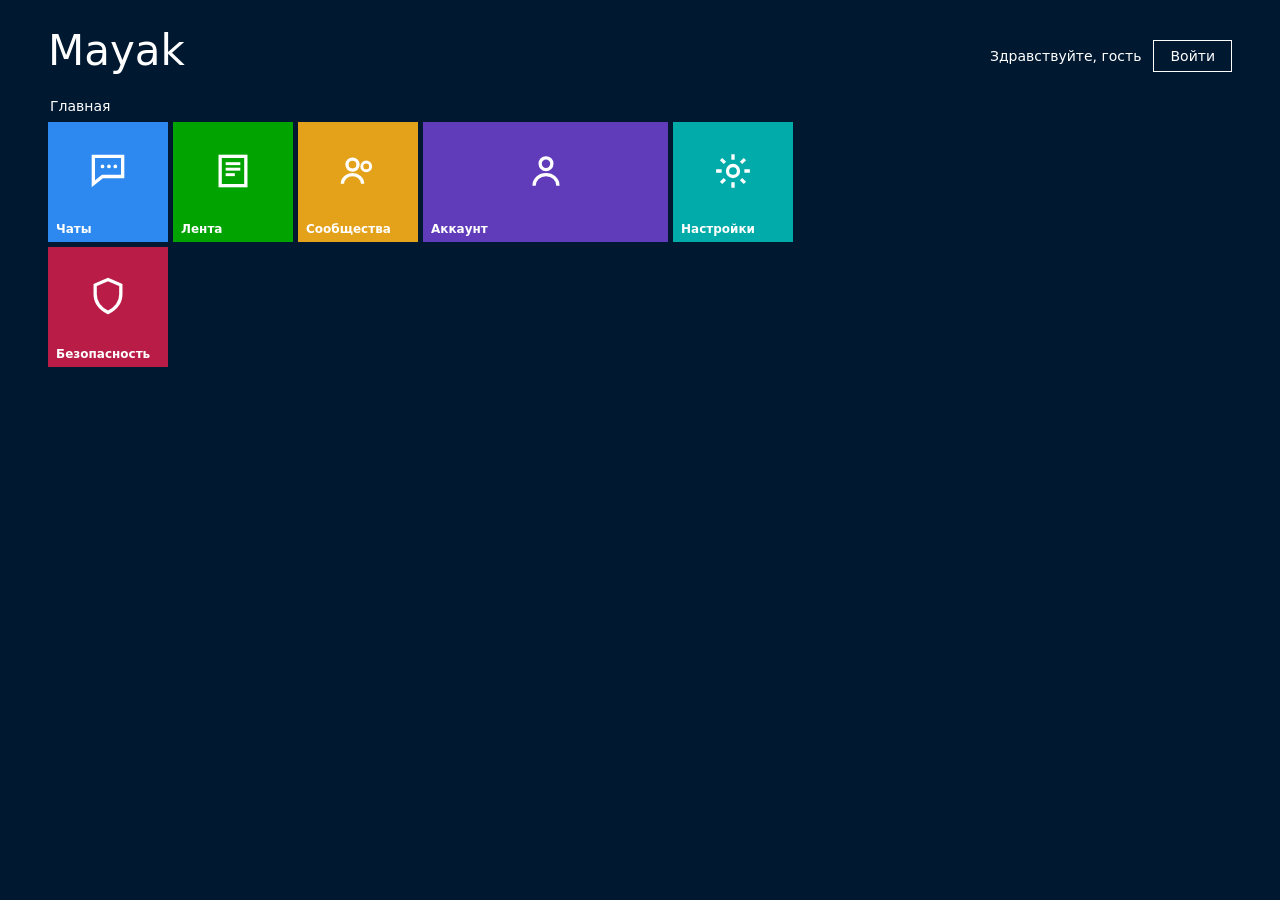
==== commit ac202122: "strict flat metro" ====
--- a/web/index.html
+++ b/web/index.html
@@ -3,100 +3,73 @@
 <head>
   <meta charset="utf-8" />
   <meta name="viewport" content="width=device-width, initial-scale=1" />
-  <title>Mayak — Dashboard</title>
-  <link rel="preconnect" href="https://fonts.googleapis.com" />
-  <link rel="preconnect" href="https://fonts.gstatic.com" crossorigin />
-  <link href="https://fonts.googleapis.com/css2?family=Manrope:wght@300;400;500;600;700;800&display=swap" rel="stylesheet" />
+  <title>Mayak — Start</title>
   <link rel="stylesheet" href="./styles.css" />
   <script type="importmap">
     { "imports": { "@supabase/supabase-js": "https://esm.sh/@supabase/supabase-js@2" } }
   </script>
 </head>
 <body>
-  <div id="bg" aria-hidden="true"></div>
-
-  <header class="header">
-    <div class="header-inner">
-      <div class="logo"><span class="logo-dot"></span>Mayak</div>
-      <div class="userbox">
-        <span id="avatar" class="avatar is-guest" title="гость">
-          <svg viewBox="0 0 36 36"><circle cx="18" cy="18" r="18" fill="#2a3444"/><circle cx="18" cy="14" r="6" fill="#8b95a7"/><path d="M6 30c1.5-6 6-9 12-9s10.5 3 12 9" fill="#8b95a7"/></svg>
-          <b id="avatar-letter">?</b>
-        </span>
-        <span id="greeting" class="greeting">Здравствуйте, гость</span>
-        <button id="btn-auth-open" class="btn-login">Войти</button>
-        <button id="btn-logout" class="btn-ghost hidden">Выйти</button>
-      </div>
+  <header class="top">
+    <div class="title">Mayak</div>
+    <div class="user">
+      <span id="greeting">Здравствуйте, гость</span>
+      <button id="btn-auth-open" class="login">Войти</button>
+      <button id="btn-logout" class="login hidden">Выйти</button>
     </div>
   </header>
 
   <main class="wrap">
-    <section id="auth-modal" class="modal hidden">
-      <div class="modal-card">
-        <div class="modal-title">Вход / Регистрация</div>
-        <div class="modal-sub">Только почта и пароль. Любая почта, без имён.</div>
-        <input id="email" type="email" placeholder="почта" autocomplete="email" />
-        <input id="password" type="password" placeholder="пароль (мин. 8)" autocomplete="current-password" />
-        <div class="modal-row">
-          <button id="btn-login" class="btn-primary">Войти</button>
-          <button id="btn-signup" class="btn-ghost">Создать аккаунт</button>
-        </div>
-        <div id="auth-msg" class="msg"></div>
-        <button id="btn-auth-close" class="modal-x" aria-label="закрыть">✕</button>
+    <section id="auth-panel" class="auth hidden">
+      <div class="auth-title">Вход / Регистрация</div>
+      <div class="auth-sub">Только почта и пароль. Любая почта.</div>
+      <input id="email" type="email" placeholder="почта" autocomplete="email" />
+      <input id="password" type="password" placeholder="пароль" autocomplete="current-password" />
+      <div class="auth-row">
+        <button id="btn-login" class="login">Войти</button>
+        <button id="btn-signup" class="login">Создать аккаунт</button>
       </div>
+      <div id="auth-msg" class="msg"></div>
     </section>
 
-    <div class="bento">
-      <button class="card xl" data-go="chats">
-        <span class="card-top"><span class="card-ico">✉</span><span class="badge">3</span></span>
-        <span class="card-title">Чаты</span>
-        <span class="chat-list">
-          <span class="chat"><i style="background:#5b8cff">A</i><span><b>anon_fox</b><s>видел маяк сегодня?</s></span><em>2м</em></span>
-          <span class="chat"><i style="background:#22b07d">K</i><span><b>user_91ab</b><s>скинул трек в ленту</s></span><em>14м</em></span>
-        </span>
+    <div class="group">Главная</div>
+    <div class="tiles">
+      <button class="tile t-chats" data-go="chats">
+        <span class="ico"><svg viewBox="0 0 24 24"><path d="M4 4h16v11H9l-5 4V4z" fill="none" stroke="#ffffff" stroke-width="1.8"/><circle cx="9" cy="9.5" r="1" fill="#ffffff"/><circle cx="12.5" cy="9.5" r="1" fill="#ffffff"/><circle cx="16" cy="9.5" r="1" fill="#ffffff"/></svg></span>
+        <span class="label">Чаты</span>
       </button>
-
-      <button class="card wide" data-go="feed">
-        <span class="card-top"><span class="card-ico">◈</span><span class="pill">тренд</span></span>
-        <span class="card-title">Лента</span>
-        <span id="feed-preview" class="feed-preview">Ночной город шумит, а маяк молчит. Анонимный пост #128: «тишина — тоже сигнал» · ♥ 214</span>
+      <button class="tile t-feed" data-go="feed">
+        <span class="ico"><svg viewBox="0 0 24 24"><rect x="5" y="4" width="14" height="16" fill="none" stroke="#ffffff" stroke-width="1.8"/><line x1="8" y1="8" x2="16" y2="8" stroke="#ffffff" stroke-width="1.6"/><line x1="8" y1="11" x2="16" y2="11" stroke="#ffffff" stroke-width="1.6"/><line x1="8" y1="14" x2="13" y2="14" stroke="#ffffff" stroke-width="1.6"/></svg></span>
+        <span class="label">Лента</span>
       </button>
-
-      <button class="card tall" data-go="account">
-        <span class="card-top"><span class="card-ico">●</span></span>
-        <span class="card-title">Аккаунт</span>
-        <span id="account-preview" class="account-preview">Войди, чтобы взять уникальный ник.</span>
+      <button class="tile t-comm" data-go="communities">
+        <span class="ico"><svg viewBox="0 0 24 24"><circle cx="9" cy="8.5" r="3" fill="none" stroke="#ffffff" stroke-width="1.8"/><circle cx="16.5" cy="9.5" r="2.4" fill="none" stroke="#ffffff" stroke-width="1.6"/><path d="M3.5 19c0-3 2.5-5 5.5-5s5.5 2 5.5 5" fill="none" stroke="#ffffff" stroke-width="1.8"/></svg></span>
+        <span class="label">Сообщества</span>
       </button>
-
-      <button class="card" data-go="communities">
-        <span class="card-top"><span class="card-ico">◎</span></span>
-        <span class="card-title">Сообщества</span>
-        <span class="avatars"><i style="background:#7c5cff">M</i><i style="background:#0ea5a0">N</i><i style="background:#f26d3d">W</i><em>+12</em></span>
+      <button class="tile wide t-acc" data-go="account">
+        <span class="ico"><svg viewBox="0 0 24 24"><circle cx="12" cy="8" r="3.2" fill="none" stroke="#ffffff" stroke-width="1.8"/><path d="M5.5 20c0-3.6 2.9-6 6.5-6s6.5 2.4 6.5 6" fill="none" stroke="#ffffff" stroke-width="1.8"/></svg></span>
+        <span class="label">Аккаунт</span>
       </button>
-
-      <button class="card" data-go="settings">
-        <span class="card-top"><span class="card-ico">⚙</span></span>
-        <span class="card-title">Настройки</span>
-        <span class="card-sub">тема · приватность</span>
+      <button class="tile t-set" data-go="settings">
+        <span class="ico"><svg viewBox="0 0 24 24"><circle cx="12" cy="12" r="3" fill="none" stroke="#ffffff" stroke-width="1.8"/><path d="M12 2.8v3M12 18.2v3M2.8 12h3M18.2 12h3M5.5 5.5l2.1 2.1M16.4 16.4l2.1 2.1M18.5 5.5l-2.1 2.1M7.6 16.4l-2.1 2.1" stroke="#ffffff" stroke-width="1.8"/></svg></span>
+        <span class="label">Настройки</span>
       </button>
-
-      <button class="card" data-go="safety">
-        <span class="card-top"><span class="card-ico">⬢</span></span>
-        <span class="card-title">Безопасность</span>
-        <span class="card-sub">анонимность по умолчанию</span>
+      <button class="tile t-sec" data-go="safety">
+        <span class="ico"><svg viewBox="0 0 24 24"><path d="M12 3l7 3v5c0 5-3.2 8-7 10-3.8-2-7-5-7-10V6l7-3z" fill="none" stroke="#ffffff" stroke-width="1.8"/></svg></span>
+        <span class="label">Безопасность</span>
       </button>
     </div>
 
-    <section id="account-panel" class="sheet hidden">
-      <div class="sheet-title">Аккаунт</div>
-      <div class="sheet-sub">Ник уникален — занятый взять нельзя.</div>
+    <section id="account-panel" class="auth hidden">
+      <div class="auth-title">Аккаунт</div>
+      <div class="auth-sub">Ник уникален — занятый взять нельзя.</div>
       <input id="nick" maxlength="20" placeholder="nick" />
       <div id="nick-status" class="msg"></div>
       <input id="bio" maxlength="160" placeholder="о себе" />
-      <div class="sheet-row"><button id="btn-save" class="btn-primary">Сохранить</button></div>
+      <div class="auth-row"><button id="btn-save" class="login">Сохранить</button></div>
       <div id="acc-msg" class="msg"></div>
     </section>
-    <div id="stub" class="sheet hidden"></div>
+    <div id="stub" class="auth hidden"></div>
   </main>
   <script type="module" src="./app.js"></script>
 </body>
--- a/web/styles.css
+++ b/web/styles.css
@@ -1,91 +1,27 @@
-* { box-sizing:border-box; font-family:"Manrope","Segoe UI",system-ui,sans-serif; }
+* { box-sizing:border-box; border-radius:0 !important; box-shadow:none !important; backdrop-filter:none !important; font-family:"Segoe UI",system-ui,sans-serif; }
 html,body { margin:0; min-height:100%; }
-body { background:#0b0e14; color:#e8edf5; -webkit-font-smoothing:antialiased; }
-#bg { position:fixed; inset:0; z-index:-1;
-  background:
-    radial-gradient(800px 420px at 75% -5%, rgba(91,140,255,.14), transparent 65%),
-    radial-gradient(700px 500px at 15% 90%, rgba(34,176,125,.08), transparent 60%),
-    radial-gradient(600px 500px at 90% 80%, rgba(124,92,255,.1), transparent 60%),
-    linear-gradient(180deg, #10141d 0%, #0b0e14 50%, #07090e 100%);
-}
-.header { position:sticky; top:0; z-index:20; backdrop-filter:blur(14px);
-  background:rgba(11,14,20,.72); border-bottom:1px solid rgba(255,255,255,.08); }
-.header-inner { max-width:1080px; margin:0 auto; padding:14px 24px;
-  display:flex; align-items:center; justify-content:space-between; gap:16px; }
-.logo { font-size:22px; font-weight:800; letter-spacing:.3px; display:flex; align-items:center; gap:9px; }
-.logo-dot { width:11px; height:11px; border-radius:50%; background:linear-gradient(135deg,#5b8cff,#22d3ee);
-  box-shadow:0 0 14px rgba(91,140,255,.9); }
-.userbox { display:flex; align-items:center; gap:12px; }
-.greeting { font-size:14px; font-weight:500; color:#aeb8c9; max-width:260px; overflow:hidden; text-overflow:ellipsis; white-space:nowrap; }
-.avatar { width:36px; height:36px; border-radius:50%; overflow:hidden; position:relative; display:inline-flex; align-items:center; justify-content:center;
-  background:#2a3444; border:1px solid rgba(255,255,255,.16); flex:none; }
-.avatar svg { position:absolute; inset:0; width:100%; height:100%; }
-.avatar b { display:none; font-size:16px; font-weight:800; color:#fff; position:relative; }
-.avatar.is-user svg { display:none; } .avatar.is-user b { display:block; }
-.btn-login { background:linear-gradient(135deg,#5b8cff,#7c5cff); border:0; color:#fff; font-weight:700; font-size:14px;
-  padding:9px 20px; border-radius:999px; cursor:pointer; box-shadow:0 6px 20px rgba(91,140,255,.35); transition:.18s; }
-.btn-login:hover { transform:translateY(-1px); box-shadow:0 10px 26px rgba(91,140,255,.45); }
-.btn-ghost { background:transparent; border:1px solid rgba(255,255,255,.2); color:#dbe3f0; padding:8px 16px; border-radius:999px; cursor:pointer; font-weight:600; }
-.btn-ghost:hover { border-color:rgba(255,255,255,.45); }
-.btn-primary { background:#fff; color:#0b0e14; border:0; font-weight:700; padding:10px 18px; border-radius:12px; cursor:pointer; }
-.btn-primary:hover { filter:brightness(.94); }
-.wrap { max-width:1080px; margin:0 auto; padding:28px 24px 90px; }
-.bento { display:grid; grid-template-columns:repeat(4,1fr); grid-auto-rows:168px; gap:16px; }
-.card { position:relative; text-align:left; cursor:pointer; color:inherit; border:1px solid rgba(255,255,255,.09);
-  border-radius:20px; padding:18px; background:rgba(255,255,255,.055); backdrop-filter:blur(16px);
-  box-shadow:0 12px 32px rgba(0,0,0,.35), inset 0 1px 0 rgba(255,255,255,.08);
-  display:flex; flex-direction:column; gap:8px; overflow:hidden; transition:transform .18s, box-shadow .18s, border-color .18s;
-  animation:rise .5s ease both; font-size:inherit; }
-.bento .card:nth-child(2){animation-delay:.05s}.bento .card:nth-child(3){animation-delay:.1s}
-.bento .card:nth-child(4){animation-delay:.15s}.bento .card:nth-child(5){animation-delay:.2s}
-.bento .card:nth-child(6){animation-delay:.25s}
-@keyframes rise { from{opacity:0; transform:translateY(14px)} to{opacity:1; transform:none} }
-.card:hover { transform:translateY(-3px); border-color:rgba(255,255,255,.18); box-shadow:0 18px 44px rgba(0,0,0,.5); }
-.card.xl { grid-column:span 2; grid-row:span 2; background:linear-gradient(160deg, rgba(91,140,255,.22), rgba(255,255,255,.05)); }
-.card.wide { grid-column:span 2; background:linear-gradient(160deg, rgba(34,176,125,.16), rgba(255,255,255,.05)); }
-.card.tall { grid-row:span 2; background:linear-gradient(160deg, rgba(124,92,255,.2), rgba(255,255,255,.05)); }
-.card-top { display:flex; align-items:center; justify-content:space-between; }
-.card-ico { width:38px; height:38px; border-radius:12px; display:inline-flex; align-items:center; justify-content:center;
-  background:rgba(255,255,255,.1); border:1px solid rgba(255,255,255,.12); font-size:18px; }
-.badge { min-width:26px; height:26px; padding:0 8px; border-radius:999px; background:#ff4d5e; color:#fff;
-  font-size:13px; font-weight:800; display:inline-flex; align-items:center; justify-content:center;
-  box-shadow:0 4px 14px rgba(255,77,94,.5); animation:pulse 2s infinite; }
-@keyframes pulse { 0%,100%{transform:scale(1)} 50%{transform:scale(1.08)} }
-.pill { font-size:11px; font-weight:700; letter-spacing:.6px; text-transform:uppercase; color:#7ee8c7;
-  border:1px solid rgba(126,232,199,.35); padding:4px 10px; border-radius:999px; }
-.card-title { font-size:19px; font-weight:700; letter-spacing:.2px; }
-.card-sub { font-size:13px; color:#9aa5b8; }
-.chat-list { display:flex; flex-direction:column; gap:8px; margin-top:4px; }
-.chat { display:flex; align-items:center; gap:10px; background:rgba(0,0,0,.25); border:1px solid rgba(255,255,255,.07);
-  border-radius:14px; padding:8px 10px; }
-.chat i { width:30px; height:30px; border-radius:50%; display:inline-flex; align-items:center; justify-content:center;
-  font-style:normal; font-weight:800; color:#fff; flex:none; }
-.chat span { flex:1; min-width:0; } .chat b { display:block; font-size:13px; } .chat s { display:block; font-size:12px; color:#9aa5b8; text-decoration:none; overflow:hidden; text-overflow:ellipsis; white-space:nowrap; }
-.chat em { font-style:normal; font-size:11px; color:#7c8699; }
-.feed-preview { font-size:13.5px; line-height:1.5; color:#c4cdde; background:rgba(0,0,0,.25);
-  border:1px solid rgba(255,255,255,.07); border-radius:14px; padding:10px 12px; }
-.account-preview { font-size:13px; color:#9aa5b8; }
-.avatars { display:flex; align-items:center; }
-.avatars i { width:34px; height:34px; border-radius:50%; border:2px solid #141a26; display:inline-flex; align-items:center; justify-content:center;
-  font-style:normal; font-weight:800; color:#fff; margin-left:-10px; }
-.avatars i:first-child { margin-left:0; }
-.avatars em { font-style:normal; font-size:12px; color:#9aa5b8; margin-left:8px; }
-.modal { position:fixed; inset:0; z-index:50; display:flex; align-items:center; justify-content:center; padding:20px;
-  background:rgba(4,6,10,.6); backdrop-filter:blur(6px); }
-.modal-card { position:relative; width:min(420px,100%); background:#141a26; border:1px solid rgba(255,255,255,.12);
-  border-radius:20px; padding:22px; box-shadow:0 24px 70px rgba(0,0,0,.6); animation:drop .22s ease both; }
-@keyframes drop { from{opacity:0; transform:translateY(-10px) scale(.98)} to{opacity:1; transform:none} }
-.modal-title { font-size:20px; font-weight:800; } .modal-sub { font-size:13px; color:#9aa5b8; margin:4px 0 12px; }
-.modal-card input { width:100%; margin-bottom:8px; padding:11px 12px; border-radius:12px; border:1px solid rgba(255,255,255,.14);
-  background:#0d1220; color:#fff; outline:none; }
-.modal-card input:focus { border-color:#5b8cff; box-shadow:0 0 0 3px rgba(91,140,255,.25); }
-.modal-row { display:flex; gap:8px; margin-top:4px; } .modal-x { position:absolute; top:10px; right:10px; background:none; border:0; color:#8b95a7; cursor:pointer; font-size:14px; }
-.sheet { margin-top:16px; background:rgba(255,255,255,.05); border:1px solid rgba(255,255,255,.1); border-radius:20px; padding:18px; backdrop-filter:blur(14px); }
-.sheet-title { font-size:18px; font-weight:800; } .sheet-sub { font-size:13px; color:#9aa5b8; margin:4px 0 10px; }
-.sheet input { width:100%; margin-bottom:8px; padding:11px 12px; border-radius:12px; border:1px solid rgba(255,255,255,.14); background:#0d1220; color:#fff; outline:none; }
-.sheet-row { display:flex; gap:8px; }
-.msg { font-size:13px; min-height:18px; margin-top:6px; color:#9fb0c9; }
+body { background:#001830; color:#ffffff; }
+.top { display:flex; align-items:flex-end; justify-content:space-between; padding:30px 48px 10px; background:#001830; }
+.title { font-size:42px; font-weight:200; line-height:1; color:#ffffff; }
+.user { display:flex; align-items:center; gap:12px; font-size:14px; color:#ffffff; }
+.login { background:transparent; color:#ffffff; border:1px solid #ffffff; padding:7px 16px; font-size:14px; cursor:pointer; }
+.login:hover { background:#ffffff; color:#001830; }
 .hidden { display:none !important; }
-@media (max-width:900px){ .bento{grid-template-columns:repeat(2,1fr); grid-auto-rows:170px} .card.xl,.card.wide{grid-column:span 2} .card.tall{grid-row:span 2} .greeting{display:none} }
-@media (max-width:520px){ .bento{grid-template-columns:1fr; grid-auto-rows:auto; min-height:150px} .card,.card.xl,.card.wide,.card.tall{grid-column:auto; grid-row:auto; min-height:150px} .header-inner{padding:12px 16px} .wrap{padding:18px 16px 70px} }
-@media (prefers-reduced-motion:reduce){ *{animation:none !important; transition:none !important} }
+.wrap { padding:16px 48px 80px; max-width:1100px; }
+.group { font-size:14px; color:#ffffff; margin:0 0 8px 2px; }
+.tiles { display:grid; grid-template-columns:repeat(6,120px); grid-auto-rows:120px; gap:5px; }
+.tile { border:0; padding:0; cursor:pointer; position:relative; display:block; text-align:left; color:#ffffff; }
+.tile.wide { grid-column:span 2; }
+.t-chats { background:#2d89ef; } .t-feed { background:#00a300; } .t-comm { background:#e3a21a; }
+.t-acc { background:#603cba; } .t-set { background:#00aba9; } .t-sec { background:#b91d47; }
+.ico { position:absolute; inset:0 0 22px; display:flex; align-items:center; justify-content:center; background:none; }
+.ico svg { width:44px; height:44px; }
+.label { position:absolute; left:8px; bottom:6px; font-size:12px; font-weight:600; color:#ffffff; }
+.auth { margin-top:14px; max-width:400px; background:#001830; border:1px solid #ffffff; padding:14px; }
+.auth-title { font-size:22px; font-weight:300; color:#ffffff; }
+.auth-sub { font-size:13px; color:#ffffff; opacity:.8; margin:4px 0 10px; }
+.auth input { display:block; width:100%; margin:0 0 5px; padding:9px 10px; border:1px solid #ffffff; background:#ffffff; color:#000000; outline:none; }
+.auth-row { display:flex; gap:5px; margin-top:5px; }
+.msg { font-size:13px; min-height:18px; margin-top:6px; color:#ffffff; }
+@media (max-width:900px){ .top,.wrap{padding-left:20px;padding-right:20px} .tiles{grid-template-columns:repeat(4,120px)} .title{font-size:34px} }
+@media (max-width:560px){ .tiles{grid-template-columns:repeat(2,1fr); grid-auto-rows:110px} .tile.wide{grid-column:span 2} }
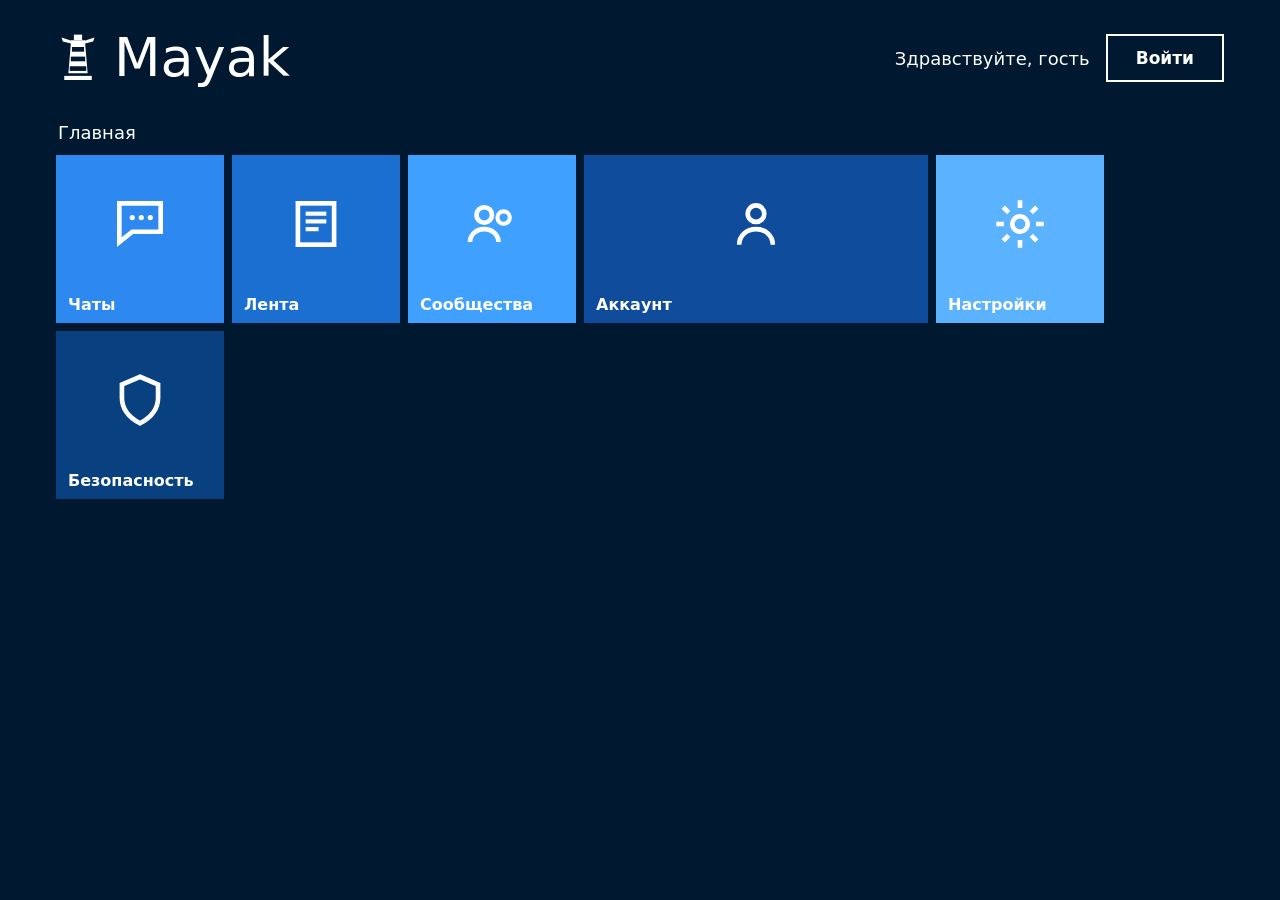
==== commit 92e2e924: "separate pages, white lighthouse, blue shades" ====
--- a/web/index.html
+++ b/web/index.html
@@ -11,7 +11,10 @@
 </head>
 <body>
   <header class="top">
-    <div class="title">Mayak</div>
+    <a class="brand" href="./index.html">
+      <svg class="mark" viewBox="0 0 32 40" aria-hidden="true"><path d="M13 3h6v4h-6z" fill="#fff"/><path d="M11 7h10l2 24H9L11 7z" fill="#fff"/><rect x="11.6" y="12" width="8.8" height="3.4" fill="#001830"/><rect x="10.8" y="19" width="10.4" height="3.4" fill="#001830"/><rect x="10" y="26" width="12" height="3.4" fill="#001830"/><rect x="6" y="33" width="20" height="3" fill="#fff"/><path d="M19 8l9-3-1 3-8 2zM13 8l-9-3 1 3 8 2z" fill="#fff"/></svg>
+      <span>Mayak</span>
+    </a>
     <div class="user">
       <span id="greeting">Здравствуйте, гость</span>
       <button id="btn-auth-open" class="login">Войти</button>
@@ -33,43 +36,32 @@
     </section>
 
     <div class="group">Главная</div>
-    <div class="tiles">
-      <button class="tile t-chats" data-go="chats">
+    <nav class="tiles">
+      <a class="tile t-chats" href="./chats.html">
         <span class="ico"><svg viewBox="0 0 24 24"><path d="M4 4h16v11H9l-5 4V4z" fill="none" stroke="#ffffff" stroke-width="1.8"/><circle cx="9" cy="9.5" r="1" fill="#ffffff"/><circle cx="12.5" cy="9.5" r="1" fill="#ffffff"/><circle cx="16" cy="9.5" r="1" fill="#ffffff"/></svg></span>
         <span class="label">Чаты</span>
-      </button>
-      <button class="tile t-feed" data-go="feed">
+      </a>
+      <a class="tile t-feed" href="./feed.html">
         <span class="ico"><svg viewBox="0 0 24 24"><rect x="5" y="4" width="14" height="16" fill="none" stroke="#ffffff" stroke-width="1.8"/><line x1="8" y1="8" x2="16" y2="8" stroke="#ffffff" stroke-width="1.6"/><line x1="8" y1="11" x2="16" y2="11" stroke="#ffffff" stroke-width="1.6"/><line x1="8" y1="14" x2="13" y2="14" stroke="#ffffff" stroke-width="1.6"/></svg></span>
         <span class="label">Лента</span>
-      </button>
-      <button class="tile t-comm" data-go="communities">
+      </a>
+      <a class="tile t-comm" href="./communities.html">
         <span class="ico"><svg viewBox="0 0 24 24"><circle cx="9" cy="8.5" r="3" fill="none" stroke="#ffffff" stroke-width="1.8"/><circle cx="16.5" cy="9.5" r="2.4" fill="none" stroke="#ffffff" stroke-width="1.6"/><path d="M3.5 19c0-3 2.5-5 5.5-5s5.5 2 5.5 5" fill="none" stroke="#ffffff" stroke-width="1.8"/></svg></span>
         <span class="label">Сообщества</span>
-      </button>
-      <button class="tile wide t-acc" data-go="account">
+      </a>
+      <a class="tile wide t-acc" href="./account.html">
         <span class="ico"><svg viewBox="0 0 24 24"><circle cx="12" cy="8" r="3.2" fill="none" stroke="#ffffff" stroke-width="1.8"/><path d="M5.5 20c0-3.6 2.9-6 6.5-6s6.5 2.4 6.5 6" fill="none" stroke="#ffffff" stroke-width="1.8"/></svg></span>
         <span class="label">Аккаунт</span>
-      </button>
-      <button class="tile t-set" data-go="settings">
+      </a>
+      <a class="tile t-set" href="./settings.html">
         <span class="ico"><svg viewBox="0 0 24 24"><circle cx="12" cy="12" r="3" fill="none" stroke="#ffffff" stroke-width="1.8"/><path d="M12 2.8v3M12 18.2v3M2.8 12h3M18.2 12h3M5.5 5.5l2.1 2.1M16.4 16.4l2.1 2.1M18.5 5.5l-2.1 2.1M7.6 16.4l-2.1 2.1" stroke="#ffffff" stroke-width="1.8"/></svg></span>
         <span class="label">Настройки</span>
-      </button>
-      <button class="tile t-sec" data-go="safety">
+      </a>
+      <a class="tile t-sec" href="./safety.html">
         <span class="ico"><svg viewBox="0 0 24 24"><path d="M12 3l7 3v5c0 5-3.2 8-7 10-3.8-2-7-5-7-10V6l7-3z" fill="none" stroke="#ffffff" stroke-width="1.8"/></svg></span>
         <span class="label">Безопасность</span>
-      </button>
-    </div>
-
-    <section id="account-panel" class="auth hidden">
-      <div class="auth-title">Аккаунт</div>
-      <div class="auth-sub">Ник уникален — занятый взять нельзя.</div>
-      <input id="nick" maxlength="20" placeholder="nick" />
-      <div id="nick-status" class="msg"></div>
-      <input id="bio" maxlength="160" placeholder="о себе" />
-      <div class="auth-row"><button id="btn-save" class="login">Сохранить</button></div>
-      <div id="acc-msg" class="msg"></div>
-    </section>
-    <div id="stub" class="auth hidden"></div>
+      </a>
+    </nav>
   </main>
   <script type="module" src="./app.js"></script>
 </body>
--- a/web/styles.css
+++ b/web/styles.css
@@ -1,27 +1,32 @@
 * { box-sizing:border-box; border-radius:0 !important; box-shadow:none !important; backdrop-filter:none !important; font-family:"Segoe UI",system-ui,sans-serif; }
 html,body { margin:0; min-height:100%; }
 body { background:#001830; color:#ffffff; }
-.top { display:flex; align-items:flex-end; justify-content:space-between; padding:30px 48px 10px; background:#001830; }
-.title { font-size:42px; font-weight:200; line-height:1; color:#ffffff; }
-.user { display:flex; align-items:center; gap:12px; font-size:14px; color:#ffffff; }
-.login { background:transparent; color:#ffffff; border:1px solid #ffffff; padding:7px 16px; font-size:14px; cursor:pointer; }
+a { color:inherit; }
+.top { display:flex; align-items:center; justify-content:space-between; padding:30px 56px 14px; background:#001830; }
+.brand { display:flex; align-items:center; gap:14px; text-decoration:none; font-size:54px; font-weight:200; line-height:1; color:#ffffff; }
+.mark { width:44px; height:56px; }
+.user { display:flex; align-items:center; gap:16px; font-size:18px; color:#ffffff; }
+.login { background:transparent; color:#ffffff; border:2px solid #ffffff; padding:12px 28px; font-size:17px; font-weight:600; cursor:pointer; text-decoration:none; display:inline-block; }
 .login:hover { background:#ffffff; color:#001830; }
 .hidden { display:none !important; }
-.wrap { padding:16px 48px 80px; max-width:1100px; }
-.group { font-size:14px; color:#ffffff; margin:0 0 8px 2px; }
-.tiles { display:grid; grid-template-columns:repeat(6,120px); grid-auto-rows:120px; gap:5px; }
-.tile { border:0; padding:0; cursor:pointer; position:relative; display:block; text-align:left; color:#ffffff; }
+.wrap { padding:22px 56px 90px; max-width:1400px; }
+.back { display:inline-block; margin-bottom:14px; }
+.group { font-size:18px; color:#ffffff; margin:0 0 12px 2px; }
+.page-title { font-size:52px; font-weight:200; margin:0 0 10px; }
+.page-sub { font-size:17px; opacity:.85; max-width:640px; }
+.tiles { display:grid; grid-template-columns:repeat(6,168px); grid-auto-rows:168px; gap:8px; }
+.tile { border:0; padding:0; cursor:pointer; position:relative; display:block; text-align:left; color:#ffffff; text-decoration:none; }
 .tile.wide { grid-column:span 2; }
-.t-chats { background:#2d89ef; } .t-feed { background:#00a300; } .t-comm { background:#e3a21a; }
-.t-acc { background:#603cba; } .t-set { background:#00aba9; } .t-sec { background:#b91d47; }
-.ico { position:absolute; inset:0 0 22px; display:flex; align-items:center; justify-content:center; background:none; }
-.ico svg { width:44px; height:44px; }
-.label { position:absolute; left:8px; bottom:6px; font-size:12px; font-weight:600; color:#ffffff; }
-.auth { margin-top:14px; max-width:400px; background:#001830; border:1px solid #ffffff; padding:14px; }
-.auth-title { font-size:22px; font-weight:300; color:#ffffff; }
-.auth-sub { font-size:13px; color:#ffffff; opacity:.8; margin:4px 0 10px; }
-.auth input { display:block; width:100%; margin:0 0 5px; padding:9px 10px; border:1px solid #ffffff; background:#ffffff; color:#000000; outline:none; }
-.auth-row { display:flex; gap:5px; margin-top:5px; }
-.msg { font-size:13px; min-height:18px; margin-top:6px; color:#ffffff; }
-@media (max-width:900px){ .top,.wrap{padding-left:20px;padding-right:20px} .tiles{grid-template-columns:repeat(4,120px)} .title{font-size:34px} }
-@media (max-width:560px){ .tiles{grid-template-columns:repeat(2,1fr); grid-auto-rows:110px} .tile.wide{grid-column:span 2} }
+.t-chats { background:#2d89ef; } .t-feed { background:#1b6fd0; } .t-comm { background:#3fa0ff; }
+.t-acc { background:#0f4c9c; } .t-set { background:#5bb3ff; } .t-sec { background:#084080; }
+.ico { position:absolute; inset:0 0 30px; display:flex; align-items:center; justify-content:center; background:none; }
+.ico svg { width:62px; height:62px; }
+.label { position:absolute; left:12px; bottom:9px; font-size:16px; font-weight:600; color:#ffffff; }
+.auth { margin-top:18px; max-width:520px; background:#001830; border:2px solid #ffffff; padding:22px; }
+.auth-title { font-size:30px; font-weight:300; color:#ffffff; }
+.auth-sub { font-size:16px; color:#ffffff; opacity:.85; margin:6px 0 14px; }
+.auth input { display:block; width:100%; margin:0 0 8px; padding:14px; border:1px solid #ffffff; background:#ffffff; color:#000000; font-size:17px; outline:none; }
+.auth-row { display:flex; gap:8px; margin-top:8px; flex-wrap:wrap; }
+.msg { font-size:15px; min-height:22px; margin-top:8px; color:#ffffff; }
+@media (max-width:900px){ .top,.wrap{padding-left:20px;padding-right:20px} .tiles{grid-template-columns:repeat(4,150px); grid-auto-rows:150px} .brand{font-size:42px} .page-title{font-size:38px} }
+@media (max-width:560px){ .tiles{grid-template-columns:repeat(2,1fr); grid-auto-rows:140px} .tile.wide{grid-column:span 2} }
